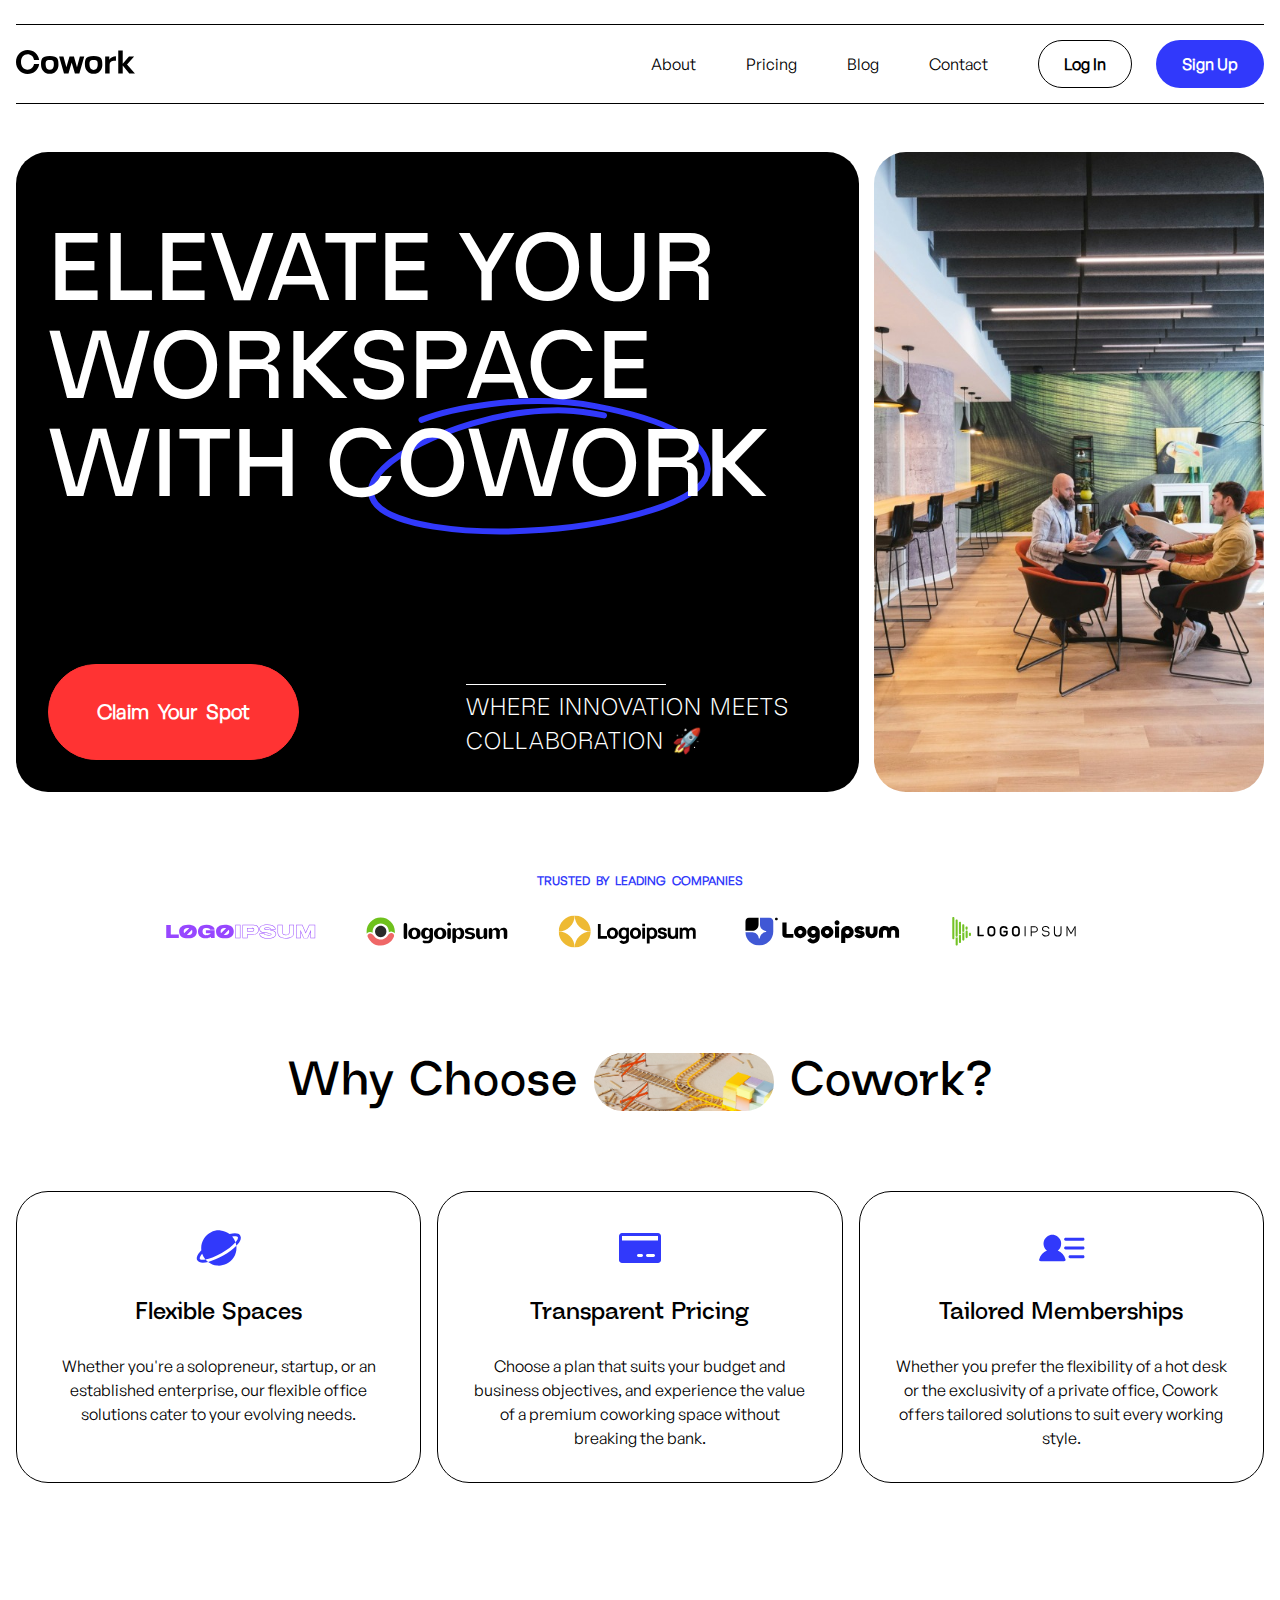
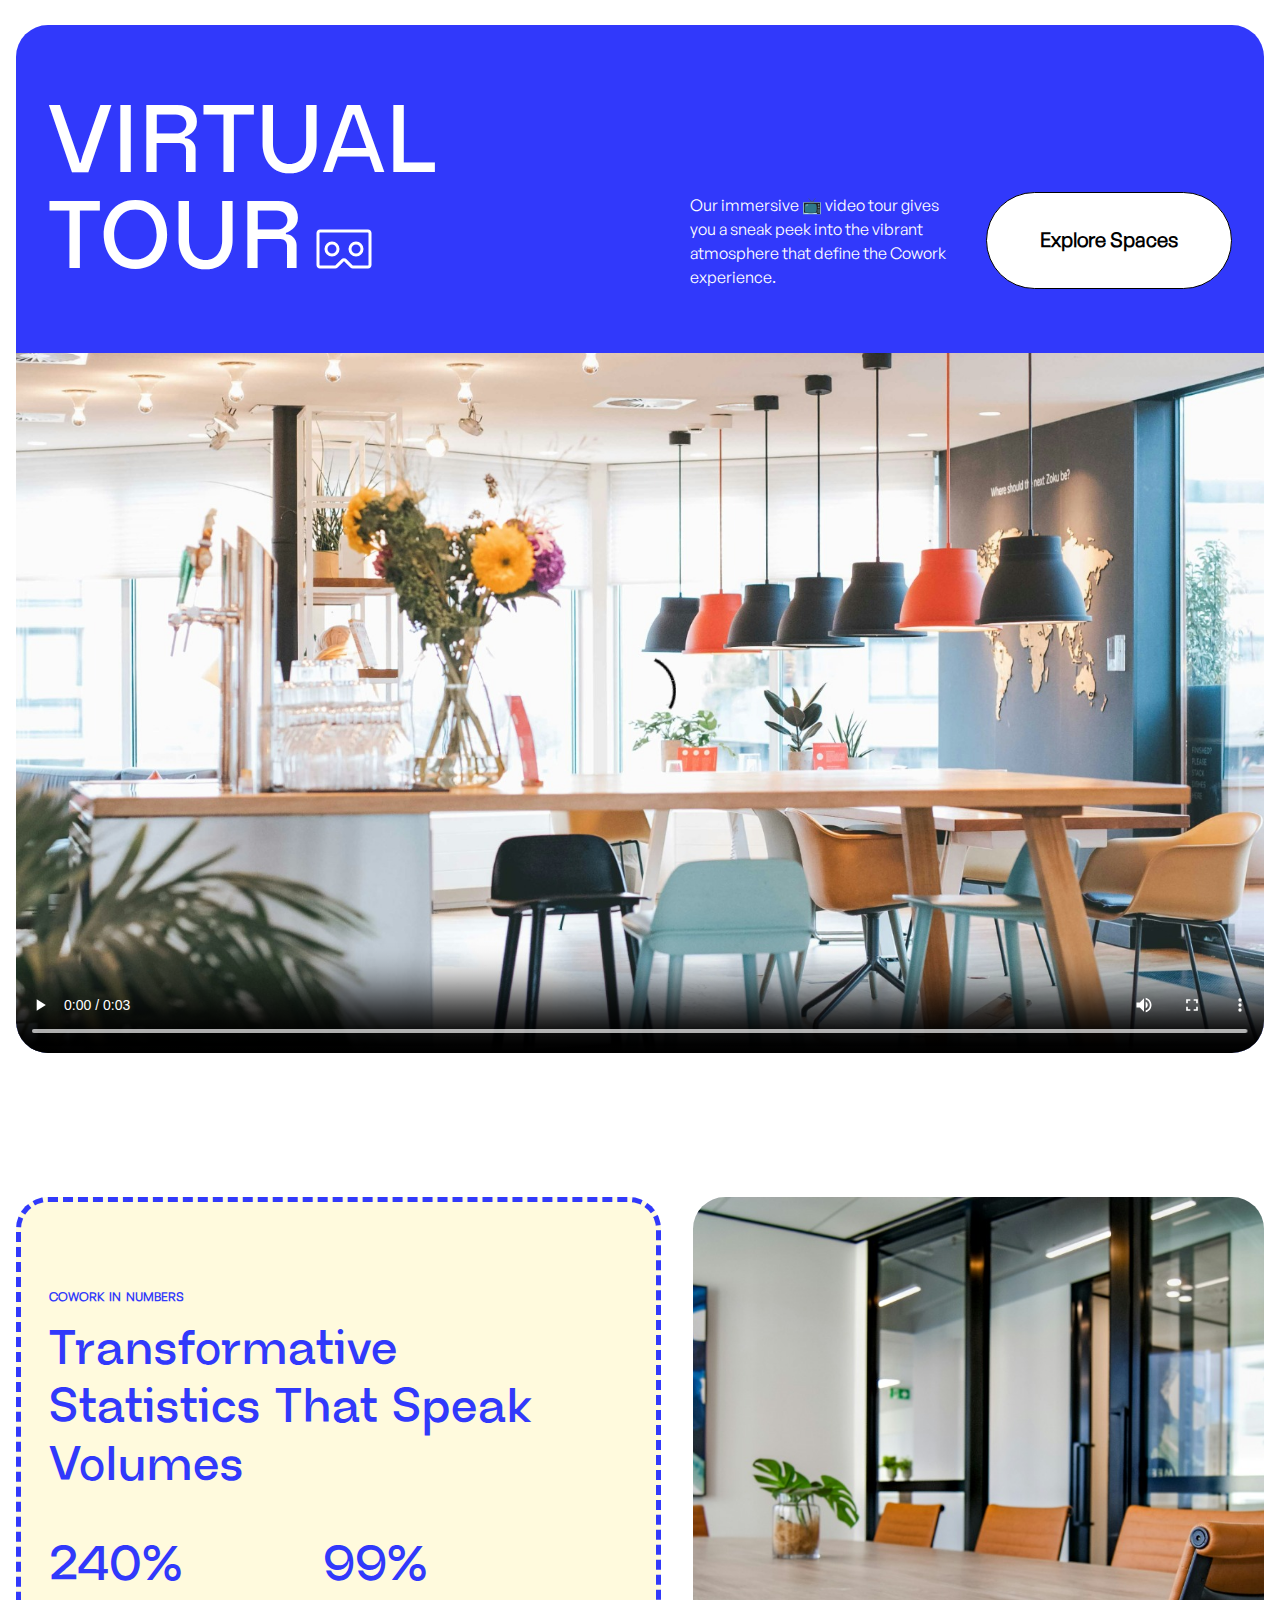
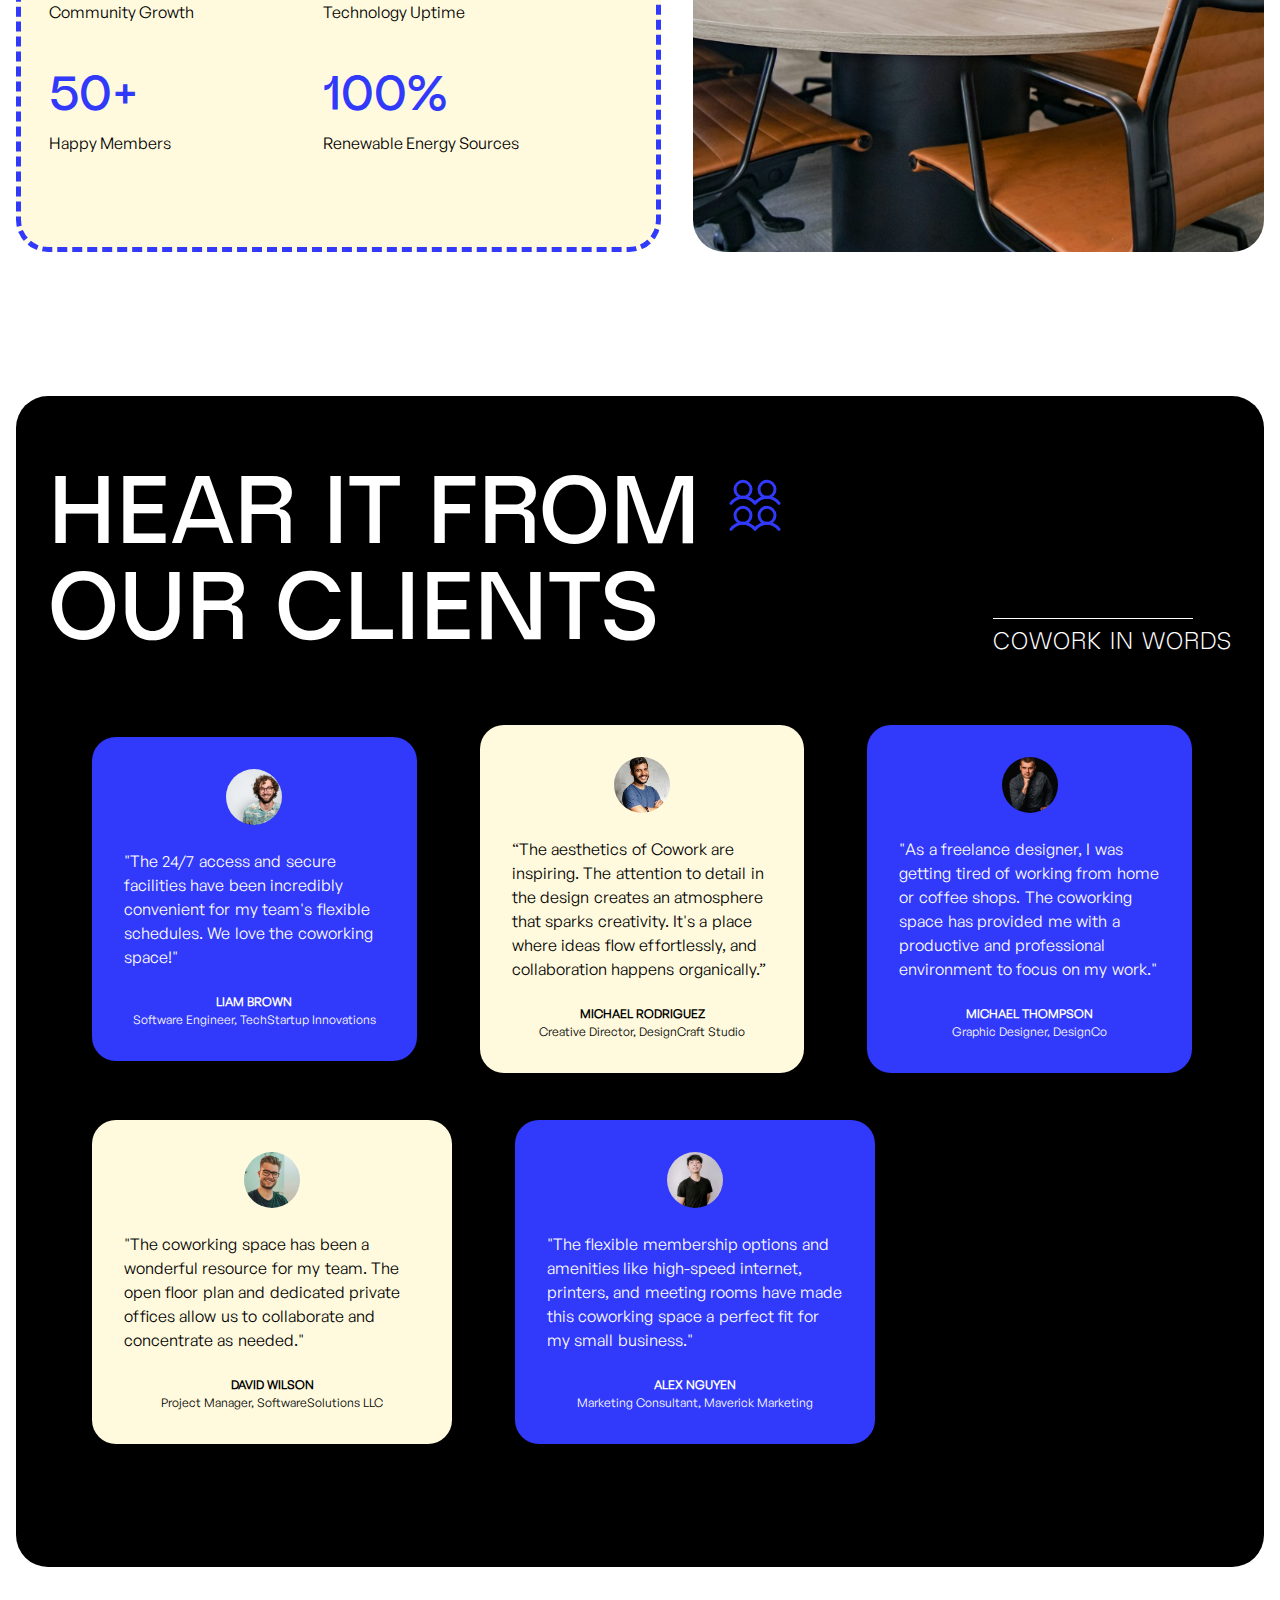
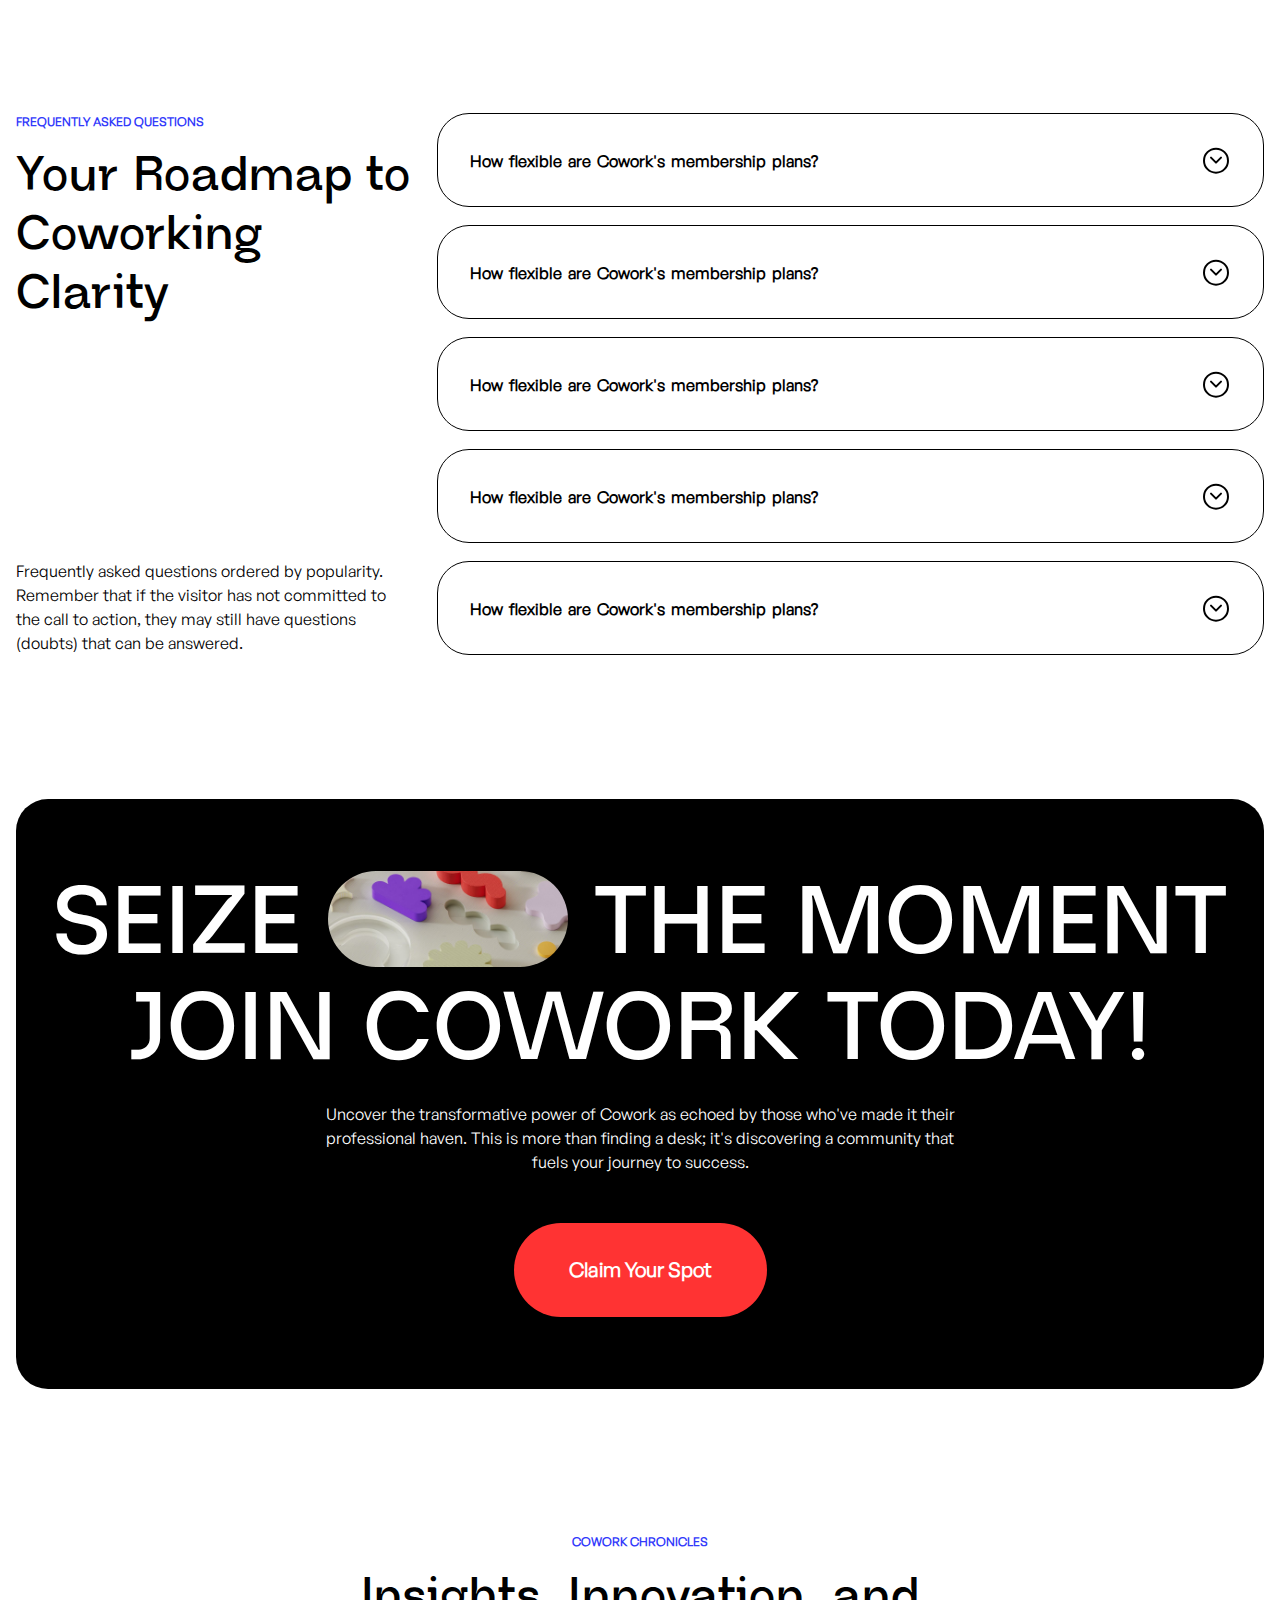
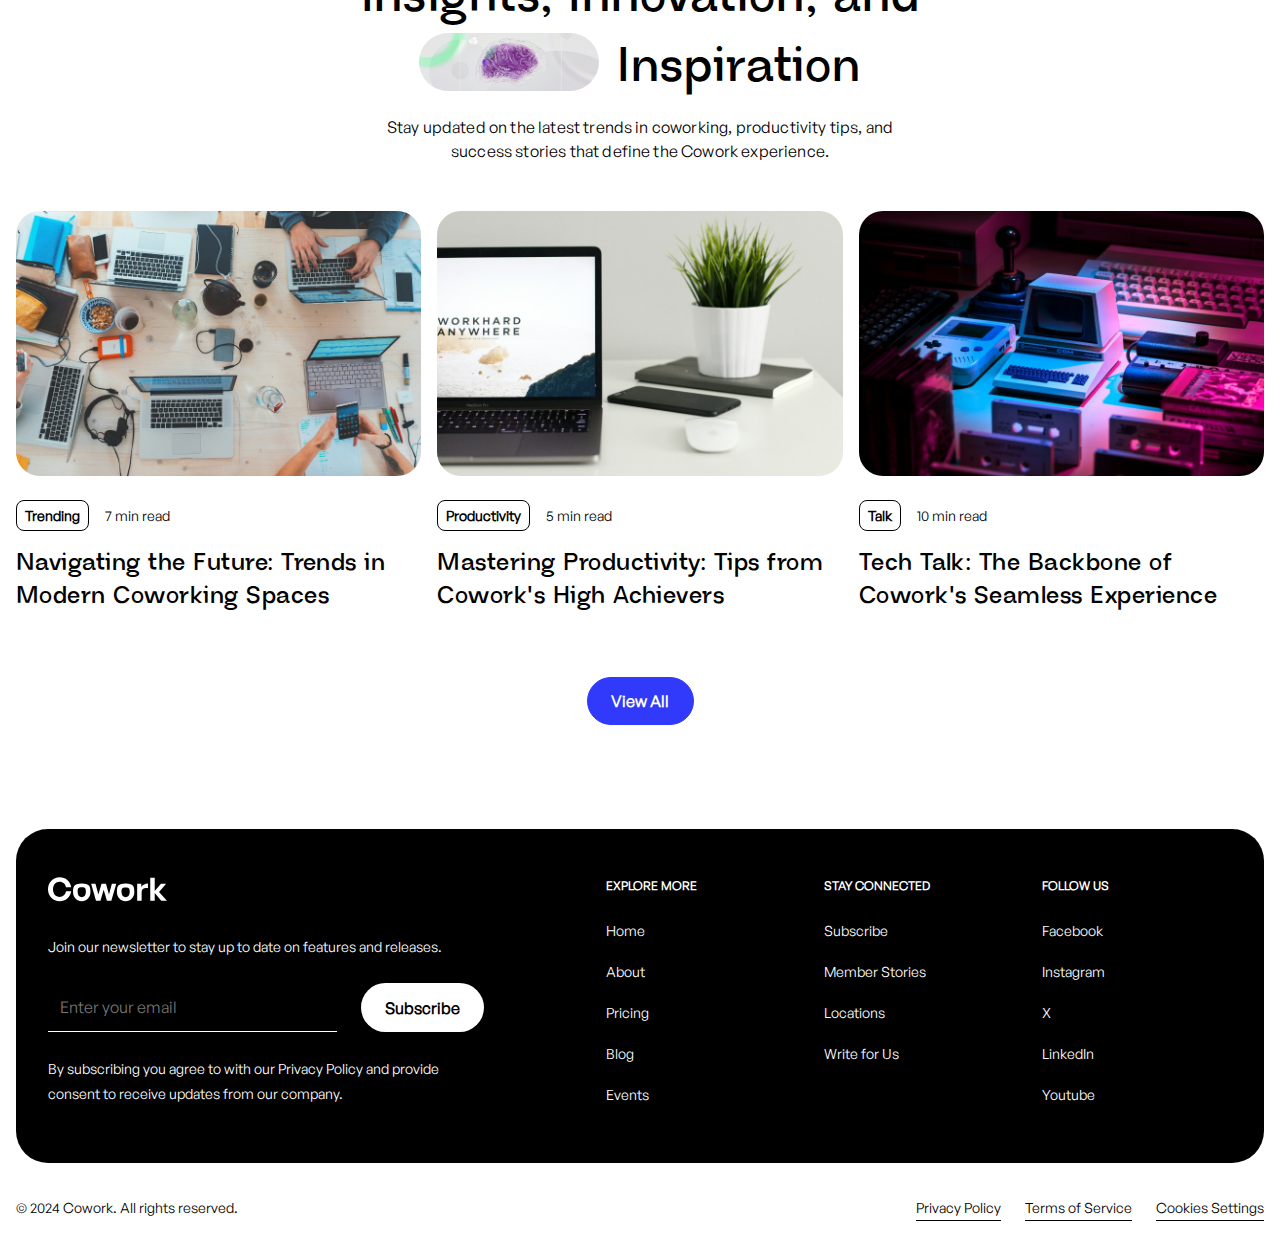
==== index.html @ 44655051 "init commit" ====
<!DOCTYPE html>
<html lang="zxx">
  <head>
    <meta charset="UTF-8" />
    <meta name="viewport" content="width=device-width, initial-scale=1.0" />
    <title>Cowork</title>
    <link rel="stylesheet" type="text/css" href="./css/main.css" />
    <link rel="stylesheet" type="text/css" href="./css/media.css" />
  </head>
  <body>
    <header class="header container">
      <div class="header-body">
        <a href="index.html" class="header-logo">
          <img src="./assets/Logo.svg" alt="Logotype" class="header-logo-img" />
        </a>
        <section class="header-interaction">
          <nav class="header-menu">
            <a href="about.html" class="header-menu-item">About</a>
            <a href="pricing.html" class="header-menu-item">Pricing</a>
            <a href="blog.html" class="header-menu-item">Blog</a>
            <a href="contact.html" class="header-menu-item">Contact</a>
          </nav>
          <div class="header-buttons">
            <button class="btn btn-outline">Log In</button>
            <button class="btn btn-blue">Sign Up</button>
          </div>
        </section>
        <a href="#menu" class="burger-menu"
          ><img
            src="./assets/burger-menu.svg"
            alt="burger menu icon"
            class="burger-menu-icon"
        /></a>
        <div class="menu-overlay" id="menu">
          <div class="menu-overlay-head">
            <img
              src="./assets/Logo-white.svg"
              alt="Logotype"
              class="footer-logo"
            />
            <a href="#" class="close-btn"
              ><img
                src="/assets/close.svg"
                alt="close menu button"
                class="burger-menu-close"
            /></a>
          </div>

          <div class="header-burger-menu-stack">
            <nav class="header-burger-menu">
              <a href="about.html" class="header-burger-menu-item">About</a>
              <a href="pricing.html" class="header-burger-menu-item">Pricing</a>
              <a href="blog.html" class="header-burger-menu-item">Blog</a>
              <a href="contact.html" class="header-burger-menu-item">Contact</a>
            </nav>
            <div class="header-buttons burger-buttons">
              <button class="btn btn-outline burger-outline">Log In</button>
              <button class="btn btn-blue">Sign Up</button>
            </div>
          </div>
        </div>
      </div>
    </header>
    <main>
      <section class="hero container">
        <div class="hero-content">
          <h1 class="hero-content-title">
            Elevate Your Workspace <br />with Cowork
          </h1>

          <div class="hero-content-stack">
            <a href="#" class="btn-red">Claim Your Spot</a>
            <p class="hero-content-text">
              Where innovation meets <br />
              collaboration 🚀
            </p>
          </div>
        </div>
        <div class="hero-image-container">
          <img src="./assets/office.jpg" alt="Office foto" class="hero-image" />
        </div>
      </section>
      <span class="social-proof-heading">trusted by leading companies</span>
      <section class="social-proof container">
        <div class="social-proof-companies">
          <img
            src="./assets/sponsor1.svg"
            alt="sponsor logotype"
            class="social-proof-logo"
          />
          <img
            src="./assets/sponsor2.svg"
            alt="sponsor logotype"
            class="social-proof-logo"
          />
          <img
            src="./assets/sponsor3.svg"
            alt="sponsor logotype"
            class="social-proof-logo"
          />
          <img
            src="./assets/sponsor4.svg"
            alt="sponsor logotype"
            class="social-proof-logo"
          />
          <img
            src="./assets/sponsor5.svg"
            alt="sponsor logotype"
            class="social-proof-logo"
          />
        </div>
      </section>
      <section class="features container wrapper">
        <div class="features-heading">
          <h2 class="features-heading-letter">
            <span class="fearures-heading-span">
              why choose<img
                src="./assets/railway.jpg"
                alt="toy railway"
                class="features-heading-img"
            /></span>
            cowork?
          </h2>
        </div>
        <section class="features-cards">
          <div class="features-cards-item">
            <img
              src="./assets/planet.svg"
              alt="planet icon"
              class="features-cards-img"
            />
            <span class="features-cards-heading">Flexible Spaces</span>
            <p class="features-cards-description">
              Whether you're a solopreneur, startup, or an established
              enterprise, our flexible office solutions cater to your evolving
              needs.
            </p>
          </div>
          <div class="features-cards-item">
            <img
              src="./assets/card.svg"
              alt="planet icon"
              class="features-cards-img"
            />
            <span class="features-cards-heading">Transparent Pricing</span>
            <p class="features-cards-description">
              Choose a plan that suits your budget and business objectives, and
              experience the value of a premium coworking space without breaking
              the bank.
            </p>
          </div>
          <div class="features-cards-item">
            <img
              src="./assets/id.svg"
              alt="planet icon"
              class="features-cards-img"
            />
            <span class="features-cards-heading">Tailored Memberships</span>
            <p class="features-cards-description">
              Whether you prefer the flexibility of a hot desk or the
              exclusivity of a private office, Cowork offers tailored solutions
              to suit every working style.
            </p>
          </div>
        </section>
      </section>
      <section class="virtual-tour container wrapper">
        <section class="virtual-tour-content">
          <div class="virtual-tour-heading">
            <h2 class="virtual-tour-title">
              Virtual <br />Tour
              <img
                src="./assets/virtual-tour-icon.svg"
                alt="vr set icon"
                class="virtual-tour-img"
              />
            </h2>

            <div class="virtual-tour-action">
              <p class="virtual-tour-description">
                Our immersive 📺 video tour gives you a sneak peek into the
                vibrant atmosphere that define the Cowork experience.
              </p>
              <button class="virtual-tour-button">Explore Spaces</button>
            </div>
            <video
              src="./assets/video.mp4"
              controls
              poster="./assets/video.jpg"
              class="virtual-tour-video"
            ></video>
          </div>
        </section>
      </section>
      <section class="statistics container wrapper">
        <section class="statistics-content">
          <div class="statistics-content-title">
            <span class="statisctics-content-subheading"
              >Cowork in Numbers</span
            >
            <h2 class="statistics-content-heading">
              Transformative Statistics That Speak Volumes
            </h2>
          </div>
          <div class="statistics-content-info">
            <div class="statistics-content-info-item">
              <span class="statistics-content-info-item-main">240%</span>
              <span class="statistics-content-info-item-submain"
                >Community Growth</span
              >
            </div>
            <div class="statistics-content-info-item">
              <span class="statistics-content-info-item-main">99%</span>
              <span class="statistics-content-info-item-submain"
                >Technology Uptime</span
              >
            </div>
            <div class="statistics-content-info-item">
              <span class="statistics-content-info-item-main">50+</span>
              <span class="statistics-content-info-item-submain"
                >Happy Members</span
              >
            </div>
            <div class="statistics-content-info-item">
              <span class="statistics-content-info-item-main">100%</span>
              <span class="statistics-content-info-item-submain"
                >Renewable Energy Sources</span
              >
            </div>
          </div>
        </section>
        <div class="statistics-img-container">
          <img
            src="./assets/statistics.jpg"
            alt="foto of meeting room"
            class="statistics-image"
          />
        </div>
      </section>
      <section class="testimonial container wrapper">
        <section class="testimonial-content">
          <div class="testimonial-heading">
            <h2 class="testimonial-title">
              Hear It from Our Clients

              <img
                src="./assets/testimonials-icon.svg"
                alt="community icom"
                class="testimonial-img"
              />
            </h2>
            <p class="testimonial-subheading">Cowork in Words</p>
          </div>

          <section class="testimonial-content-comments">
            <div class="testimonial-card">
              <img
                src="./assets/reviewer1.jpg"
                alt="reviewer foto"
                class="testimonial-card-img"
              />
              <p class="testimonial-card-review">
                "The 24/7 access and secure facilities have been incredibly
                convenient for my team's flexible schedules. We love the
                coworking space!"
              </p>
              <div class="testimonial-card-person">
                <span class="testimonial-card-name">Liam Brown</span>
                <span class="testimonial-card-work"
                  >Software Engineer, TechStartup Innovations</span
                >
              </div>
            </div>
            <div class="testimonial-card">
              <img
                src="./assets/reviewer2.jpg"
                alt="reviewer foto"
                class="testimonial-card-img"
              />
              <p class="testimonial-card-review">
                “The aesthetics of Cowork are inspiring. The attention to detail
                in the design creates an atmosphere that sparks creativity. It's
                a place where ideas flow effortlessly, and collaboration happens
                organically.”
              </p>
              <div class="testimonial-card-person">
                <span class="testimonial-card-name">Michael Rodriguez</span>
                <span class="testimonial-card-work"
                  >Creative Director, DesignCraft Studio</span
                >
              </div>
            </div>
            <div class="testimonial-card">
              <img
                src="./assets/reviewer3.jpg"
                alt="reviewer foto"
                class="testimonial-card-img"
              />
              <p class="testimonial-card-review">
                "As a freelance designer, I was getting tired of working from
                home or coffee shops. The coworking space has provided me with a
                productive and professional environment to focus on my work."
              </p>
              <div class="testimonial-card-person">
                <span class="testimonial-card-name">Michael Thompson</span>
                <span class="testimonial-card-work"
                  >Graphic Designer, DesignCo</span
                >
              </div>
            </div>
            <div class="testimonial-card">
              <img
                src="./assets/reviewer4.jpg"
                alt="reviewer photo"
                class="testimonial-card-img"
              />
              <p class="testimonial-card-review">
                "The coworking space has been a wonderful resource for my team.
                The open floor plan and dedicated private offices allow us to
                collaborate and concentrate as needed."
              </p>
              <div class="testimonial-card-person">
                <span class="testimonial-card-name">David Wilson</span>
                <span class="testimonial-card-work"
                  >Project Manager, SoftwareSolutions LLC</span
                >
              </div>
            </div>
            <div class="testimonial-card">
              <img
                src="./assets/reviewer5.jpg"
                alt="reviewer foto"
                class="testimonial-card-img"
              />
              <p class="testimonial-card-review">
                "The flexible membership options and amenities like high-speed
                internet, printers, and meeting rooms have made this coworking
                space a perfect fit for my small business."
              </p>
              <div class="testimonial-card-person">
                <span class="testimonial-card-name">Alex Nguyen</span>
                <span class="testimonial-card-work"
                  >Marketing Consultant, Maverick Marketing</span
                >
              </div>
            </div>
          </section>
        </section>
      </section>
      <section class="faq container wrapper">
        <div class="faq-heading">
          <div class="faq-heading-stack">
            <span class="faq-subheading">Frequently Asked Questions</span>
            <h2 class="faq-title">Your Roadmap to Coworking Clarity</h2>
          </div>
          <p class="faq-description">
            Frequently asked questions ordered by popularity. Remember that if
            the visitor has not committed to the call to action, they may still
            have questions (doubts) that can be answered.
          </p>
        </div>
        <section class="faq-details">
          <details class="faq-details-item">
            <summary class="faq-details-summary">
              How flexible are Cowork's membership plans?
            </summary>

            <p class="faq-details-paragraph">
              Frequently asked questions ordered by popularity. Remember that if
              the visitor has not committed to the call to action, they may
              still have questions (doubts) that can be answered.
            </p>
          </details>
          <details class="faq-details-item">
            <summary class="faq-details-summary">
              How flexible are Cowork's membership plans?
            </summary>
            <p class="faq-details-paragraph">
              Frequently asked questions ordered by popularity. Remember that if
              the visitor has not committed to the call to action, they may
              still have questions (doubts) that can be answered.
            </p>
          </details>
          <details class="faq-details-item">
            <summary class="faq-details-summary">
              How flexible are Cowork's membership plans?
            </summary>
            <p class="faq-details-paragraph">
              Frequently asked questions ordered by popularity. Remember that if
              the visitor has not committed to the call to action, they may
              still have questions (doubts) that can be answered.
            </p>
          </details>
          <details class="faq-details-item">
            <summary class="faq-details-summary">
              How flexible are Cowork's membership plans?
            </summary>
            <p class="faq-details-paragraph">
              Frequently asked questions ordered by popularity. Remember that if
              the visitor has not committed to the call to action, they may
              still have questions (doubts) that can be answered.
            </p>
          </details>
          <details class="faq-details-item">
            <summary class="faq-details-summary">
              How flexible are Cowork's membership plans?
            </summary>
            <p class="faq-details-paragraph">
              Frequently asked questions ordered by popularity. Remember that if
              the visitor has not committed to the call to action, they may
              still have questions (doubts) that can be answered.
            </p>
          </details>
        </section>
      </section>
      <section class="cta container wrapper">
        <section class="cta-content">
          <div class="cta-heading">
            <h2 class="cta-title">
              Seize
              <img
                src="./assets/cta-image.jpg"
                alt="puzzle image"
                class="cta-title-img"
              />
              The Moment Join Cowork Today!
            </h2>
            <p class="cta-subheading">
              Uncover the transformative power of Cowork as echoed by those
              who've made it their professional haven. This is more than finding
              a desk; it's discovering a community that fuels your journey to
              success.
            </p>
          </div>

          <a href="#" class="cta-btn">Claim Your Spot</a>
        </section>
      </section>
      <section class="blog container">
        <section class="blog-heading">
          <p class="blog-upheading">Cowork Chronicles</p>
          <h2 class="blog-title">
            Insights, Innovation, and
            <img
              src="./assets/blog-title-img.jpg"
              alt="abstraction image"
              class="blog-title-img"
            />Inspiration
          </h2>
          <p class="blog-subheading">
            Stay updated on the latest trends in coworking, productivity tips,
            and success stories that define the Cowork experience.
          </p>
        </section>
        <section class="blog-content">
          <div class="blog-card">
            <a href="./post.html" class="blog-card-href">
              <img
                src="./assets/blog-card-image1.jpg"
                alt="workplace"
                class="blog-card-img"
              />
              <div class="blog-card-item">
                <span class="blog-card-item-theme">Trending</span>
                <span class="blog-card-item-timepass">7 min read</span>
              </div>
              <p class="blog-card-title">
                Navigating the Future: Trends in Modern Coworking Spaces
              </p>
            </a>
          </div>
          <div class="blog-card">
            <a href="./post.html" class="blog-card-href">
              <img
                src="./assets/blog-card-image2.jpg"
                alt="workplace"
                class="blog-card-img"
              />
              <div class="blog-card-item">
                <span class="blog-card-item-theme">Productivity</span>
                <span class="blog-card-item-timepass">5 min read</span>
              </div>
              <p class="blog-card-title">
                Mastering Productivity: Tips from Cowork's High Achievers
              </p>
            </a>
          </div>
          <div class="blog-card">
            <a href="./post.html" class="blog-card-href">
              <img
                src="./assets/blog-card-image3.jpg"
                alt="workplace"
                class="blog-card-img"
              />
              <div class="blog-card-item">
                <span class="blog-card-item-theme">Talk</span>
                <span class="blog-card-item-timepass">10 min read</span>
              </div>
              <p class="blog-card-title">
                Tech Talk: The Backbone of Cowork's Seamless Experience
              </p>
            </a>
          </div>
        </section>
        <a href="./blog.html" class="blog-btn btn btn-blue">View All</a>
      </section>
    </main>
    <footer>
      <section class="footer container footer-wrapper">
        <section class="footer-card">
          <div class="footer-newsletter">
            <img
              src="./assets/Logo-white.svg"
              alt="Logotype"
              class="footer-logo"
            />
            <div class="footer-newsletter-stack">
              <span class="footer-adv"
                >Join our newsletter to stay up to date on features and
                releases.</span
              >
              <div class="footer-email-form">
                <input
                  type="email"
                  name="email"
                  id="1"
                  placeholder="Enter your email"
                  class="footer-email"
                />
                <button class="footer-subscribe">Subscribe</button>
              </div>
              <span class="footer-adv"
                >By subscribing you agree to with our Privacy Policy and provide
                consent to receive updates from our company.</span
              >
            </div>
          </div>
          <section class="footer-links">
            <div class="footer-links-categories">
              <span class="footer-links-category">Explore More</span>
              <div class="footer-link">
                <a href="./index.html" class="footer-link-item">Home</a>
                <a href="./about.html" class="footer-link-item">About</a>
                <a href="./pricing.html" class="footer-link-item">Pricing</a>
                <a href="./blog.html" class="footer-link-item">Blog</a>
                <a href="#" class="footer-link-item">Events</a>
              </div>
            </div>
            <div class="footer-links-categories">
              <span class="footer-links-category">Stay Connected</span>
              <div class="footer-link">
                <a href="#" class="footer-link-item">Subscribe</a>
                <a href="#" class="footer-link-item">Member Stories</a>
                <a href="#" class="footer-link-item">Locations</a>
                <a href="#" class="footer-link-item">Write for Us</a>
              </div>
            </div>
            <div class="footer-links-categories">
              <span class="footer-links-category">Follow Us</span>
              <div class="footer-link">
                <a href="#" class="footer-link-item">Facebook</a>
                <a href="#" class="footer-link-item">Instagram</a>
                <a href="#" class="footer-link-item">X</a>
                <a href="#" class="footer-link-item">LinkedIn</a>
                <a href="#" class="footer-link-item">Youtube</a>
              </div>
            </div>
          </section>
        </section>
        <div class="footer-copyright">
          <span class="author">© 2024 Cowork. All rights reserved.</span>
          <div class="copyright-links">
            <a href="#" class="copyright-link-item">Privacy Policy</a>
            <a href="#" class="copyright-link-item">Terms of Service</a>
            <a href="#" class="copyright-link-item">Cookies Settings</a>
          </div>
        </div>
      </section>
    </footer>
  </body>
</html>
---- css/main.css ----
/* Global properties */
* {
  box-sizing: border-box;
  padding: 0;
  margin: 0;
}
:root {
  --accent-color: #3139fb;
}

@font-face {
  font-family: "General Sans Regular";
  font-style: normal;
  font-weight: normal;
  src: local("General Sans Regular"),
    url("../fonts/GeneralSans-Regular.woff") format("woff");
}

@font-face {
  font-family: "Neue Regrade Regular";
  font-style: normal;
  font-weight: normal;
  src: local("Neue Regrade Regular"),
    url("../fonts/Neue-Regrade-Regular.otf") format("woff");
}
@font-face {
  font-family: "Neue Regrade Semibold";
  font-style: normal;
  font-weight: normal;
  src: local("Neue Regrade Semibold"),
    url("../fonts/Neue-Regrade-Semibold.otf") format("woff");
}

.container {
  padding: 0 16px;
  margin: auto;
  max-width: 1440px;
}
.wrapper {
  margin-bottom: 144px;
}
.footer-wrapper {
  padding-top: 32px;
  padding-bottom: 32px;
}

.btn {
  height: 48px;
  padding: 0px 25px;
  border-radius: 100px;
  border: 1px solid;
  border-color: transparent;
  background-color: transparent;
  font-family: "General Sans Regular";
  font-size: 16px;
  font-weight: 600;
  display: flex;
  align-items: center;
  justify-content: center;
  cursor: pointer;
}
/* end Global properties */

/* header */
.header {
  margin-top: 24px;
  font-family: "General Sans Regular";
  font-size: 16px;
}

.header-body {
  border-top: 1px solid #000000;
  border-bottom: 1px solid #000000;
  align-items: center;
  display: flex;
  flex-direction: row;
  justify-content: space-between;
  height: 80px;
}
.header-interaction {
  display: flex;
  gap: 50px;
  align-items: center;
}
.header-menu {
  display: flex;
  gap: 50px;
}

.header-menu-item {
  text-decoration: none;
  color: #000000;
}
.header-menu-item:hover {
  border-bottom: 1px solid #000000;
}

.header-buttons {
  display: flex;
  gap: 24px;
  align-items: center;
}
.burger-menu {
  display: none;
}
.menu-overlay {
  display: none;
}
/* end header */

/* button */

.btn-outline {
  border: 1px solid #000000;
}
.btn-outline:hover {
  background-color: var(--accent-color);
  color: #fff;
  border-color: var(--accent-color);
}

.btn-blue {
  background-color: var(--accent-color);
  color: #fff;
  text-decoration: none;
  
}
.btn-blue:hover {
  background-color: transparent;
  color: var(--accent-color);
  border: 1px solid var(--accent-color);
  transition: .3s;
  
}
/* end button */



.hero {
  display: flex;
  align-items: center;
  flex-direction: row;
  justify-content: space-between;
  padding: 0 16px 0 16px;
  
  margin-top: 48px;
  margin-bottom: 80px;
  gap: 15px;
}
.hero-content {
  height: 640px;
  background-color: #000000;
  border-radius: 32px;
  background-image: url(../assets/Vector_1.svg);
  background-repeat: no-repeat;
  background-position: top 246px left 352px;
  display: flex;
  flex-direction: column;
  justify-content: space-between;
  padding: 72px 32px 32px;
  flex: 2;
  max-width: 933px;
}

.hero-content-title {
  color: #fff;
  font-family: "Neue Regrade Semibold";
  text-transform: uppercase;
  font-size: 96px;
  font-weight: 700;
  word-spacing: -2px;
  line-height: 98px;
  letter-spacing: 1px;
}

.hero-image-container {
  height: 640px;
  flex: 1;
}
.hero-image {
  width: 100%;
  height: 100%;
  object-fit: cover;
  border-radius: 32px;
}
.btn-red {
  display: flex;
 
  text-decoration: none;
  font-family: "General Sans Regular";
  color: #fff;
  background-color: #ff3333;
  word-spacing: 5px;
  border: 1px solid #ff3333;
  padding: 32px 48px; 
  align-items: center;
  font-size: 20px;
  line-height: 30px;
  font-weight: 700;
  border-radius: 100px;
  width: fit-content;
  
}
.btn-red:hover {
  background-color: #fff;
  color: #ff3333;
  transition: .3s;
}
.hero-content-stack {
  display: flex;
  justify-content: space-between;
  align-items: end;
}
.hero-content-text {
  color: #fff;
  font-family: "Neue Regrade Regular";
  font-size: 24px;
  line-height: 34px;
  text-transform: uppercase;
  position: relative;
  margin-right: 38px;
  letter-spacing: 1px;
}
.hero-content-text::before {
  width: 200px;
  height: 1px;
  background-color: #fff;
  content: "";
  position: absolute;
  top: -8px;
}

.social-proof {
  margin-bottom: 80px;
  
  max-width: 980px;
  white-space: nowrap;
}

.social-proof-heading {
  font-family: "General Sans Regular";
  font-size: 12px;
  line-height: 18px;
  font-weight: 600;
  word-spacing: 3px;
  text-transform: uppercase;
  display: flex;
  justify-content: center;
  color: var(--accent-color);
}

.social-proof-companies {
  display: flex;
  align-items: center;
  padding: 24px 0px;
}
.social-proof-logo {
  display: inline-block;
  width: fit-content;
  margin-right: 48px;
}

.features {
  margin-bottom: 142px;
}

.features-heading {
  display: flex;
  justify-content: center;
}
.features-heading-letter {
  font-family: "Neue Regrade Semibold";
  text-transform: capitalize;
  font-weight: 700;
  font-size: 48px;
  line-height: 57.6px;
  display: flex;
  align-items: center;
  letter-spacing: 1px;
}
.features-heading-img {
  width: 180px;
  height: 58px;
  border-radius: 48px;
  object-fit: cover;
  margin: 0 16px;
}
.fearures-heading-span {
  white-space: nowrap;
  display: flex;
  align-items: center;
}
.features-cards {
  display: flex;
  flex-direction: row;
  gap: 16px;
  padding-top: 80px;
}
.features-cards-item {
  display: flex;
  flex-direction: column;
  align-items: center;
  gap: 24px;
  border: 1px solid #000000;
  border-radius: 32px;
  padding: 32px;
  flex: 1;
}
.features-cards-img {
  width: 48px;
  height: 48px;
}
.features-cards-heading {
  font-family: "Neue Regrade Semibold";
  font-size: 24px;
  line-height: 33.6px;
  font-weight: 700;
}
.features-cards-description {
  text-align: center;
  font-family: "General Sans Regular";
  font-size: 16px;
  line-height: 24px;
  font-weight: 500;
}

.virtual-tour-content {
  max-width: 1440px;
  background-color: var(--accent-color);
  border-radius: 32px;
  overflow: hidden;
}
.virtual-tour-heading {
  
  display: flex;
  justify-content: space-between;
  flex-wrap: wrap;
}
.virtual-tour-title {
  font-family: "Neue Regrade Semibold";
  font-weight: 700;
  font-size: 96px;
  line-height: 96px;
  color: #fff;
  text-transform: uppercase;
  letter-spacing: 1px;
  padding: 72px 32px 64px;
}
.virtual-tour-action {
  display: flex;
  flex-direction: row;
  align-items: end;
  gap: 24px;
  padding: 72px 32px 64px;
}
.virtual-tour-description {
  color: #fff;
  font-family: "General Sans Regular";
  font-size: 16px;
  font-weight: 500;
  line-height: 24px;
  max-width: 272px;
}
.virtual-tour-button {
  display: flex;
  flex-direction: row;
  height: 97px;
  align-items: center;
  padding: 0 53px;
  background-color: #fff;
  font-family: "General Sans Regular";
  font-size: 20px;
  line-height: 30px;
  font-weight: 700;
  border: 1px solid #000000;
  color: #000000;
  border-radius: 100px;
  cursor: pointer;
  white-space: nowrap;
  
}

.virtual-tour-img {
  position: relative;
  left: -19px;
  top: 13px;
}

.virtual-tour-video {
  width: 100%;
  height: 700px;
  object-fit: cover;
  display: block;
  
}

.statistics {
  display: flex;
  gap: 32px;
  
}

.statistics-content {
  display: flex;
  flex-direction: column;
  gap: 42px;
  border: 5px dashed var(--accent-color);
  background-color: #fffadd;
  border-radius: 32px;
  padding: 86px 120px 92px 28px;
  max-width: 736px;
  width: 100%;
}

.statistics-content-title {
  display: flex;
  flex-direction: column;
  gap: 16px;
 
}
.statisctics-content-subheading {
  font-family: "General Sans Regular";
  font-size: 12px;
  line-height: 18px;
  font-weight: 600;
  text-transform: uppercase;
  word-spacing: 2px;
  color: var(--accent-color);
}
.statistics-content-heading {
  font-family: "Neue Regrade Semibold";
  font-size: 48px;
  font-weight: 700;
  line-height: 58px;
  letter-spacing: 1px;
  text-transform: capitalize;
  color: var(--accent-color);
  /* white-space: nowrap; */
  
}
.statistics-content-info {
  display: grid;
  grid-template-columns: repeat(2, 1fr);
  grid-template-rows: repeat(2, 1fr);
  
  row-gap: 44px;
  column-gap: 62px;
}
.statistics-content-info-item {
  display: flex;
  flex-direction: column;
  align-items: start;
  gap: 5px;
}

.statistics-content-info-item-main {
  font-family: "Neue Regrade Semibold";
  font-size: 48px;
  font-weight: 700;
  line-height: 57.6px;
  color: var(--accent-color);
}
.statistics-content-info-item-submain {
  font-family: "General Sans Regular";
  font-size: 16px;
  font-weight: 500;
  line-height: 24px;
  text-transform: capitalize;
  color: #000000;
}

.statistics-img-container {
  border-radius: 32px;
  overflow: hidden;
}
.statistics-image {
  object-fit: cover;
  width: 100%;
  height: 100%;
}
.testimonial {
  margin-bottom: 146px;
}
.testimonial-content {
  display: flex;
  flex-direction: column;
  gap: 31px;
  background-color: #000000;
  padding: 72px 32px;
  border-radius: 32px;

}
.testimonial-heading {
  display: flex;
  justify-content: space-between;
  align-items: end;
}
.testimonial-title {
  max-width: 683px;
  height: 192px;
  font-family: "Neue Regrade Semibold";
  font-size: 96px;
  font-weight: 700;
  line-height: 96px;
  color: #fff;
  text-transform: uppercase;
}
.testimonial-img {
  position: relative;
  top: -197px;
  left: 675px;
}
.testimonial-subheading {
  color: #fff;
  font-family: "Neue Regrade Regular";
  font-size: 24px;
  line-height: 34px;
  text-transform: uppercase;
  letter-spacing: 1px;
  position: relative;
}

.testimonial-subheading::before {
  width: 200px;
  height: 1px;
  background-color: #fff;
  content: "";
  position: absolute;
  top: -8px;
}

.testimonial-content-comments {
  display: flex;
  align-items: center;
  width: 100%;
  flex-direction: row;
  flex-wrap: wrap;
  row-gap: 47px;
  column-gap: 63px;
  padding: 34px 40px 51px 44px;
}
.testimonial-card {
  display: flex;
  flex-direction: column;
  justify-content: center;
  align-items: center;
  max-width: 360px;
  min-width: 25%;
  flex: 1;
  padding: 32px;
  gap: 24px;
  border-radius: 24px;
  background-color: var(--accent-color);
}

.testimonial-card-img {
  width: 56px;
  height: 56px;
  border-radius: 50%;
  object-fit: cover;
}
.testimonial-card-review {
  font-family: "General Sans Regular";
  font-size: 16px;
  font-weight: 500;
  line-height: 24px;
  word-spacing: 0.09em;
  color: #fff;
}

.testimonial-card-person {
  display: flex;
  flex-direction: column;
  color: #fff;
  justify-content: center;
  align-items: center;
}
.testimonial-card-name {
  font-family: "General Sans Regular";
  font-size: 12px;
  font-weight: 600;
  line-height: 18px;
  text-transform: uppercase;
}
.testimonial-card-work {
  font-family: "General Sans Regular";
  font-size: 12px;
  font-weight: 400;
  line-height: 18px;
}
.testimonial-card:nth-child(2n) {
  background-color: #fffadd;
}
.testimonial-card:nth-child(2n) .testimonial-card-review {
  color: #000000;
}
.testimonial-card:nth-child(2n) .testimonial-card-person {
  color: #000000;
}
.faq {
    display: flex;
    gap: 7px;
   
}

.faq-heading {
    display: flex;
    flex-direction: column;
    justify-content: space-between;
    flex: 1;
}
.faq-heading-stack {
  display: flex;
  flex-direction: column;
  gap: 16px;
}
.faq-subheading {
  font-family: "General Sans Regular";
  font-size: 12px;
  font-weight: 600;
  line-height: 18px;
  text-transform: uppercase;
  color: var(--accent-color);
  
}

.faq-title {
    font-family: 'Neue Regrade Semibold';
    font-size: 48px;
    font-weight: 700;
    line-height: 59px;
    letter-spacing: 0.02em;
    color: #000000;
}
.faq-description {
    font-family: 'General Sans Regular';
    font-size: 16px;
    font-weight: 500;
    line-height: 24px;
    max-width: 391px;
    word-spacing: 1px;
}
.faq-details {
    display: flex;
    flex-direction: column;
    gap: 18px;
    flex: 2;
}
.faq-details-item {
    display: flex;
    flex-direction: column;
   
    border: 1px solid #000000;
    border-radius: 32px;
    padding: 35px 35px 33px 32px;
    cursor: pointer;
    
}
.faq-details-item[open] {
    gap: 16px;
    

}
.faq-details-summary {
    font-family: 'General Sans Regular';
    font-size: 16px;
    font-weight: 600;
    line-height: 24px;
    word-spacing: 3px;
    color: #000000;
    list-style: none;
    position: relative;
}
.faq-details-summary::after {
    width: 32px;
    height: 32px;
    content: "";
    background-image: url(../assets/details_arrow.svg);
    position: absolute;
    right: -4px;
    top: -4px;
    rotate: 180deg;
    transition: .3s;
}
.faq-details-item[open] .faq-details-summary::after{
    rotate: 0deg;
    transition: .3s;
    

}
.faq-details-paragraph {
    font-family: 'General Sans Regular';
    font-size: 16px;
    font-weight: 500;
    line-height: 24px;
    width: 44%;
    letter-spacing: 0.01em;
}
.faq-details-item[open] .faq-details-paragraph{
    animation: slide .3s ;
    
}
@keyframes slide {
    0% {
        opacity: 0; transform: translate(0, -30px);
    }
    100% {
        opacity: 1; transform: translate(0, 0);
    }
}
.cta {
  
}
.cta-about {
  margin-bottom: 72px;
}
.cta-blog {
  margin-bottom: 48px;
}
.cta-post {
  margin-bottom: 44px;
}
.cta-content {
    display: flex;
    flex-direction: column;
    gap: 49px;
    background-color: #000000;
    border-radius: 32px;
    padding: 72px 32px;
    align-items: center;
}
.cta-heading {
    display: flex;
    flex-direction: column;
    align-items: center;
    gap: 17px;
}
.cta-title {
    font-family: 'Neue Regrade Semibold';
    font-size: 96px;
    font-weight: 700;
    line-height: 106px;
    color: #fff;
    text-transform: uppercase;
    text-align: center;
}
.cta-title-img {
  max-width: 240px;
  max-height: 96px;
  border-radius: 48px;
  vertical-align: text-top;
  object-fit: cover;
  width: 100%;
     
}
.cta-subheading {
    font-family: 'General Sans Regular';
    font-size: 16px;
    font-weight: 500;
    line-height: 24px;
    color: #fff;
    text-align: center;
    max-width: 639px;
    word-spacing: 1px;
}
.cta-btn {
    display: flex;
    align-items: center;
    text-decoration: none;
    font-family: 'General Sans Regular';
    font-size: 20px;
    font-weight: 700;
    line-height: 30px;
    color: #fff;
    background-color: #FF3333;
    padding: 0 55px;
    height: 94px;
    border-radius: 100px;

}
.cta-btn:hover {
    cursor: pointer;
    color: #FF3333;
    background-color: #fff;
    transition: .3s;
}

.blog {
  display: flex;
  flex-direction: column;
  align-items: center;
  margin-bottom: 72px;
}
.blog-heading {
    display: flex;
    flex-direction: column;
    justify-content: center;
    align-items: center;
}
.blog-upheading {
    font-family: 'General Sans Regular';
    font-size: 12px;
    font-weight: 600;
    line-height: 18px;
    margin-bottom: 12px;
    color: var(--accent-color);
    text-transform: uppercase;
   
}
.blog-title {
   
    font-family: 'Neue Regrade Semibold';
    font-size: 48px;
    font-weight: 700;
    line-height: 70px;
    color: #000000;
    text-align: center;
    max-width: 700px;
    margin-bottom: 12px;
    letter-spacing: 0.02em;
}
.blog-title-img {
    width: 180px;
    height: 58px;
    border-radius: 48px;
    vertical-align: sub;
    object-fit: cover;
    margin-right: 18px;
}
.blog-subheading {
    font-family: 'General Sans Regular';
    font-size: 16px;
    font-weight: 500;
    line-height: 24px;
    color: #000000;
    letter-spacing: 0.01em;
    max-width: 520px;
    text-align: center;
}
.blog-content {
 
  padding: 48px 0 64px 0;
  
  display: grid;
  grid-template-columns: repeat(3, 1fr);
  grid-template-rows: 1fr;
  grid-column-gap: 16px;
  
}
.blog-card-href {
  text-decoration: none;
}
.blog-card {
  display: flex;
  flex-direction: column;
}
.blog-card-img {
  border-radius: 24px;
  width: 100%;
  aspect-ratio: 458 / 300;
}
.blog-card-img > img {
  width: 100%;
  height: 100%;
  object-fit: cover;
}
.blog-card-item {
  display: flex;
  align-items: center;
  gap: 16px;
  margin: 20px 0 16px 0;

}
.blog-card-item-theme {
  font-family: 'General Sans Regular';
  font-size: 14px;
  font-weight: 600;
  line-height: 21px;
  color: #000000;
  border: 1px solid #000000;
  border-radius: 8px;
  padding: 4px 8px;
  width: fit-content;
}
.blog-card-item-timepass {
  font-family: 'General Sans Regular';
  font-size: 14px;
  font-weight: 400;
  line-height: 25px;
  color: #000000;
}
.blog-card-title {
  font-family: 'Neue Regrade Semibold';
  font-size: 24px;
  font-weight: 700;
  line-height: 33px;
  letter-spacing: 0.02em;
  color: #000000;
}
.blog-btn {
  max-width: 107px;
  text-decoration: none;
  position: relative;
  white-space: nowrap;
  border: 1px solid var(--accent-color);
}
.blog-btn:hover {
  color: var(--accent-color);
  background-color: #fff;
  
  transition: .3s;
  
}

/* footer */
.footer-card {
  display: flex;
  gap: 8%;
  justify-content: space-between;
  padding: 48px 32px;
  border-radius: 32px;
  background-color: #000000;
}
.footer-newsletter {
  display: flex;
  flex-direction: column;
  gap: 32px;
  flex: 2;
}
.footer-newsletter-stack {
  display: flex;
  flex-direction: column;
  gap: 24px;
  
}
.footer-logo {
  width: 119px;
}
.footer-adv {
  font-family: 'General Sans Regular';
  font-size: 14px;
  font-weight: 400;
  line-height: 25px;
  color: #fff;

}
.footer-email-form {
  display: flex;
  flex-direction: row;
  gap: 24px;
}
.footer-email {
  background-color: #000000;
  border: none;
  border-bottom: 1px solid #fff;
  width: 100%;
  font-family: 'General Sans Regular';
  font-size: 16px;
  font-weight: 500;
  line-height: 24px;
  color: #fff;
  padding: 12px 0 12px 12px;
}
.footer-subscribe {
  font-family: 'General Sans Regular';
  font-size: 16px;
  font-weight: 600;
  line-height: 24px;
  color: #000000;
  background-color: #fff;
  border: none;
  border-radius: 100px;
  padding: 12px 24px;
  cursor: pointer;
  
}
.footer-links {
  display: flex;
  flex-direction: row;
  /* gap: 40px; */
  flex: 3;
  
}
.footer-links-categories {
  display: flex;
  flex-direction: column;
  flex: 1;
  padding-left: 28px;
  gap: 15px;
}
.footer-links-category {
  font-family: 'General Sans Regular';
  font-size: 12px;
  font-weight: 600;
  line-height: 18px;
  color: #fff;
  text-transform: uppercase;
}
.footer-link {
  display: flex;
  flex-direction: column;
}
.footer-link-item {
  font-family: 'General Sans Regular';
  font-size: 14px;
  font-weight: 400;
  line-height: 25px;
  color: #fff;
  text-decoration: none;
  padding: 8px 0;
}
.footer-link-item:hover {
 
  text-decoration: underline;
}
.footer-copyright {
  margin-top: 32px;
  display: flex;
  justify-content: space-between;
}
.author {
  font-family: 'General Sans Regular';
  font-size: 14px;
  font-weight: 400;
  line-height: 25px;
  color: #000000;
}
.copyright-links {
  display: flex;
  gap: 24px;
}
.copyright-link-item {
  font-family: 'General Sans Regular';
  font-size: 14px;
  font-weight: 400;
  line-height: 25px;
  color: #000000;
  text-decoration: none;
  border-bottom: 1px solid #000000;
}
/* footer end */

.pricing {
  margin-top: 48px;
  margin-bottom: 97px;
}

.pricing-virual-tour {
  background-color: #000000;
  border-radius: 32px;
  padding: 72px 32px 47px 32px;

}
.pricing-title-info {
  display: flex;
  align-items: end;
  justify-content: space-between;
  padding-bottom: 32px;
  margin-bottom: 32px;
}
.pricing-title {
  font-family: 'Neue Regrade Semibold';
  font-size: 96px;
  font-weight: 700;
  line-height: 96px;
  color: #fff;
  text-transform: uppercase;
  letter-spacing: 0.01em;
  position: relative;
}
.pricing-title-img {
  position: absolute;
  top: 112px;
  left: 409px;
}
.pricing-subtitle {
  font-family: 'General Sans Regular';
  font-size: 16px;
  font-weight: 500;
  line-height: 24px;
  color: #fff;
  max-width: 320px;
  letter-spacing: 0.01em;
}
.pricing-subscribe-container {
  display: flex;
  gap: 16px;
  align-items: end;
  padding-bottom: 32px;
  flex-wrap: wrap;

}
.pricing-testimonial-card {
  display: flex;
  flex-direction: column;
  background-color: #fffadd;
  min-width: 380px;
  padding: 32px;
  border-radius: 24px;
  gap: 31px;
  flex: 1;
}
.pricing-testimonial-card:nth-child(2n) {
  background-color: #fff;
  height: 696px;
}

.pricing-testimonial-card-title {
  display: flex;
  flex-direction: column;
  gap: 8px;
}
.pricing-testimonial-card-name {
  font-family: 'Neue Regrade Semibold';
  font-size: 24px;
  font-weight: 700;
  line-height: 34px;
  color: #000000;
}
.pricing-testimonial-card-description {
  font-family: 'General Sans Regular';
  font-size: 16px;
  font-weight: 500;
  line-height: 24px;
  color: #000000;
  letter-spacing: 0.01em;
}
.pricing-testimonial-card-condition {
  display: flex;
  flex-direction: column;
}

.pricing-testimonial-card-price {
  font-family: 'Neue Regrade Semibold';
  font-size: 96px;
  font-weight: 700;
  line-height: 96px;
  color: #000000;
  
}
.pricing-testimonial-card-month {
  font-family: 'Neue Regrade Semibold';
  font-size: 48px;
  font-weight: 700;
  line-height: 58px;
  color: #000000;
}
.pricing-testimonial-card-pause {
  font-family: 'General Sans Regular';
  font-size: 14px;
  font-weight: 400;
  line-height: 25px;
  color: #000000;
}
.pricing-testimonial-card-advantages {
  display: flex;
  flex-direction: column;
  gap: 12px;
}
.pricing-testimonial-card-advantage {
  font-family: 'General Sans Regular';
  font-size: 16px;
  font-weight: 500;
  line-height: 24px;
  color: #000000;
}
.pricing-testimonial-card-bonus {
  display: flex;
  flex-direction: column;
  gap: 12px;
}
.pricing-testimonial-card-bonus-title {
  font-family: 'General Sans Regular';
  font-size: 12px;
  font-weight: 600;
  line-height: 18px;
  color: #000000;
  text-transform: uppercase;
}
.pricing-testimonial-card-bonus-stack {
  display: flex;
  gap: 12px;
}
.pricing-testimonial-card-bonus-item {
  font-family: 'General Sans Regular';
  font-size: 14px;
  font-weight: 400;
  line-height: 25px;
  color: #000000;
  padding: 0 12px;
  border: 1px solid #000000;
  border-radius: 100px;
}
.pricing-testimonial-card-popular-name {
  display: flex;
 
  align-items: center;
  gap: 12px;
}
.pricing-testimonial-card-popular {
  font-family: 'General Sans Regular';
  font-size: 12px;
  font-weight: 600;
  line-height: 18px;
  color: #fff;
  text-transform: uppercase;
  background-color: #ff3333;
  border-radius: 100px;
  padding: 0 12px;
}
.pricing-testimonial-card-pricestart {
  font-family: 'General Sans Regular';
  font-size: 16px;
  font-weight: 500;
  line-height: 30px;
  color: #000000;
  
}
.pricing-subscribe-description {
  font-family: 'General Sans Regular';
  font-size: 16px;
  font-weight: 500;
  line-height: 24px;
  color: #fff;
  display: flex;
  justify-content: center;
}
.pricing-features {
  display: flex;
  flex-direction: column;

}
.pricing-features-title {
  
  font-family: 'Neue Regrade Semibold';
  font-size: 48px;
  font-weight: 700;
  line-height: 58px;
  color: #000000;
  letter-spacing: 0.01em;
}
.pricing-features-title-img{
  width: 180px;
  height: 58px;
  border-radius: 48px;
  object-fit: cover;
  margin: 0 16px;
}
.pricing-features-align {
  display: flex;
  flex-wrap: wrap;
  justify-content: center;
  align-items: center;
}
.pricing-features-cards {
  margin: 48px 0;
  display: flex;
  gap: 16px;

}
.pricing-features-card {
  display: flex;
  flex-direction: column;
  min-width: 358px;
  border: 1px solid #000000;
  border-radius: 32px;
  padding: 32px;
  gap: 24px;
  flex: 1;
}
.pricing-features-card-name {
  display: flex;
  flex-direction: column;
  align-items: center;
  gap: 8px;
}
.pricing-features-card-heading {
  font-family: 'Neue Regrade Semibold';
  font-size: 24px;
  font-weight: 700;
  line-height: 34px;
  color: #000000;
}
.pricing-features-card-descprition {
  font-family: 'General Sans Regular';
  font-size: 16px;
  font-weight: 500;
  line-height: 24px;
  color: #000000;
}
.pricing-features-card-price-per-time {
  display: flex;
  flex-direction: column;
  align-items: center;
}
.pricing-features-card-price {
  font-family: 'Neue Regrade Semibold';
  font-size: 48px;
  font-weight: 700;
  line-height: 58px;
  color: #000000;
}
.pricing-features-card-period {
  font-family: 'General Sans Regular';
  font-size: 14px;
  font-weight: 400;
  line-height: 25px;
  color: #000000;
}
.pricing-features-card-condition {
  display: flex;
  flex-direction: column;
  gap: 12px;
  align-items: center;
}


.pricing-features-card-condition-description {
  font-family: 'General Sans Regular';
  font-size: 14px;
  font-weight: 400;
  line-height: 25px;
  color: #000000;
  text-align: center;
}
.contact {
  margin-top: 48px;
  margin-bottom: 48px;
}
.contact-content {
  padding: 72px 32px 96px;
  background-color: #000000;
  border-radius: 32px;
}

.contact-title-info {
  display: flex;
  justify-content: space-between;
  align-items: end;
  margin-bottom: 64px;
  gap: 32px;
}
.contact-title {
  font-family: 'Neue Regrade Semibold';
  font-size: 96px;
  font-weight: 700;
  line-height: 96px;
  color: #fff;
  white-space: nowrap;
  text-transform: uppercase;
}
.contact-subtitle {
  font-family: 'General Sans Regular';
  font-size: 16px;
  font-weight: 500;
  line-height: 24px;
  color: #fff;

  max-width: 320px;
  letter-spacing: 0.01em;
}
.contact-label {
  display: flex;
}
.contact-label-description {
  display: flex;
  flex-direction: column;
  gap: 32px;
  flex: 1;
}
.contact-label-stack {
  display: flex;
  flex-direction: column;
  gap: 2px;
}
.contact-label-stack-name {
  font-family: 'Neue Regrade Regular';
  font-size: 24px;
  font-weight: 700;
  line-height: 34px;
  color: #fff;
  letter-spacing: 0.04em;
}
.contact-label-stack-info {
  font-family: 'General Sans Regular';
  font-size: 16px;
  font-weight: 500;
  line-height: 24px;
  color: #fff;
  
}

.contact-label-fields {
  display: flex;
  flex-direction: column;
  gap: 32px;
  flex: 2;
}
.field-style {
  background-color: #000000;
  padding: 12px;
  padding-left: 8px;
  border: none;
  border-bottom: 1px solid #fff;
  font-family: 'General Sans Regular';
  font-size: 16px;
  font-weight: 500;
  line-height: 24px;
  color: #fff;
  outline: none;
  
}
.field-style::placeholder {
  color: #fff;
}
.contact-fullname {
  display: flex;
  flex-direction: row;
  gap: 16px;
  
}

.contact-first-name {
  flex: 1;
  
  
}

.contact-last-name {
  flex: 1;
}
.contact-email {
}
.contact-phone {
}
.contact-plan {
  appearance: none;
  background: url(../assets/CaretUpDown.svg) 99% no-repeat;
}

.contact-message {
  max-width: 896px;
  max-height: 400px;
  height: 157px;
  resize: vertical;
}
.btn-submit {
  color: #000000;
  background-color: #fff;
  max-width: 104px;
}
.contact-disclaimer {
  font-family: 'General Sans Regular';
  font-size: 14px;
  font-weight: 400;
  line-height: 25px;
  color: #fff;
}
.blog-hero {
  margin-top: 48px;
  margin-bottom: 72px;
  
}
.blog-hero-content {
  height: 640px;
  padding: 72px 32px 48px;
  background-color: #000000;
  border-radius: 32px;
  display: flex;
  flex-direction: column;
  justify-content: space-between;
}
.blog-title-info {
  display: flex;
  flex-direction: column;
  gap: 16px;
}
.blog-title-subheading {
  width: fit-content;
  font-family: 'General Sans Regular';
  font-size: 12px;
  font-weight: 600;
  line-height: 18px;
  color: #fff;
  text-transform: uppercase;
  background-color: var(--accent-color);
  padding: 0 14px;
  border-radius: 100px;
}
.blog-title-main {
  width: fit-content;
  text-align: start;
  font-family: 'Neue Regrade Semibold';
  font-size: 96px;
  font-weight: 700;
  line-height: 96px;
  text-transform: uppercase;
  color: #fff;
  letter-spacing: 0.01em;
}
.blog-hero-action {
  display: flex;
  justify-content: space-between;
  align-items: end;
}
.blog-hero-trend {
  display: flex;
  gap: 16px;
}
.blog-hero-trend-theme {
  font-family: 'General Sans Regular';
  font-size: 14px;
  font-weight: 600;
  line-height: 21px;
  color: #fff;
  padding: 4px 8px;
  border: 1px solid #fff;
  border-radius: 8px;
  
}
.blog-hero-trend-timeread {
  font-family: 'Neue Regrade Semibold';
  font-size: 24px;
  font-weight: 600;
  line-height: 33.6px;
  color: #fff;
  text-transform: uppercase;
}
/* tabs */

.blog-tabs {
  display: flex;
  justify-content: center;
  align-items: center;
  padding: 0 16px;
  gap: 24px;
  margin-bottom: 70px;
}
.blog-tabs-filter {
  display: flex;
  flex-direction: row;
  gap: 24px;
}
.blog-tabs.pages {
  gap: 14px;
}
.blog-tabs-filter-menu {
  border: 1px solid #000000;
  border-radius: 100px;
  padding: 12px;
  display: none;
}
.blog-tabs-span {
  font-family: "General Sans Regular";
  font-size: 16px;
  font-weight: 600;
  line-height: 24px;
  padding: 0 26px;
  height: 48px;
  border: 1px solid #000000;
  border-radius: 100px;
  display: flex;
  justify-content: center;
  align-items: center;
  gap: 32px;
}

.blog-tabs-radio {
  position: absolute;
  width: 0;
}

.blog-tabs-radio:checked + .blog-tabs-span{
  color: #fff;
  border: 1px solid var(--accent-color);
  background-color: var(--accent-color);
}
.blog-tabs-img {
  border-radius: 48px;
  width: 40px;
  height: 24px;
  object-fit: cover;
}
.p-hide {
  display: none;
}

/* end tabs */

.blog-grid {
  display: grid;
  grid-template-columns: repeat(3, 1fr);
  grid-template-rows: repeat(3, 1fr);
  grid-column-gap: 16px;
  grid-row-gap: 48px;
}
.blog-radio-carret-rev {
  rotate: 180deg;
}
.blog-tabs-page {
  font-family: "General Sans Regular";
  font-size: 16px;
  font-weight: 600;
  line-height: 24px;
  padding: 12px 24px;
  border: 1px solid #000000;
  border-radius: 100px;
  width: 48px;
  display: flex;
  justify-content: center;
  gap: 32px;
}
.blog-tabs-radio:checked + .blog-tabs-page{
  color: #fff;
  border: 1px solid var(--accent-color);
  background-color: var(--accent-color);
}
.blog-card-post {
  text-decoration: none;
  cursor: pointer;
}
.post-article {
    display: flex;
    flex-direction: column;
    align-items: center;
    margin: 0 208px;
  
}
.post-title-info {
  margin: 48px 16px 32px;
  padding-bottom: 16px;
  display: flex;
  flex-direction: column;
  gap: 16px;
  border-bottom: 1px solid #000000;
}
.post-title-date {
  border: 1px var(--accent-color);
  background-color: var(--accent-color);
  padding: 0 12px;
  color: #fff;
  border-radius: 100px;
  font-family: "General Sans Regular";
  font-size: 12px;
  font-weight: 600;
  line-height: 18px;
  width: fit-content;
}
.post-title {
  font-family: "Neue Regrade Semibold";
  font-size: 96px;
  font-weight: 700;
  line-height: 96px;
  color: #000000;
  text-transform: uppercase;
}
.post-content {
  display: flex;

}
.post-material {
  display: flex;
  flex-direction: column;
  gap: 24px;
  margin-left: 16px;
  margin-bottom: 97px;
  max-width: 720px;
}
.post-material-disclaimer {
  font-family: "Neue Regrade Regular";
  font-size: 24px;
  font-weight: 500;
  line-height: 36px;
  color: #000000;
  letter-spacing: 0.02em;
  padding: 32px;
  background-color: #fffadd;
  border-radius: 32px;  
}
.post-material-heading {
  font-family: "General Sans Regular";
  font-size: 16px;
  font-weight: 500;
  line-height: 32px;
  letter-spacing: 0.013em;
  color: #000000;
}
.post-material-content {
  display: flex;
  flex-direction: column;
  gap: 16px;
}
.post-material-content-heading {
  font-family: "Neue Regrade Semibold";
  font-size: 24px;
  font-weight: 700;
  line-height: 33.6px;
  letter-spacing: 0.013em;
  color: #000000;
}
.post-material-content-image {
  max-width: 100%;
  height: 240px;
  object-fit: cover;
  border-radius: 32px;

}
.post-blog {
  padding-top: 28px;
  padding-bottom: 69px;
}
.post-margin {
  margin-bottom: 144px;
}
.review {
  display: flex;
  flex-direction: column;
  gap: 16px;
  margin-left: 64px;
 
}
.review-avatar {
  display: flex;
  gap: 16px;
  align-items: center;
}
.review-avatar-img {
  width: 56px;
  height: 56px;
  border-radius: 50%;
  object-fit: cover;
}
.review-avatar-person {
  display: flex;
  flex-direction: column;
}
.review-avatar-person-name {
  font-family: "General Sans Regular";
  font-size: 12px;
  font-weight: 600;
  line-height: 18px;
  color: #000000;
  white-space: nowrap;
}
.review-avatar-person-job {
  font-family: "General Sans Regular";
  font-size: 12px;
  font-weight: 400;
  line-height: 18px;
  color: #000000;
  white-space: nowrap;
}
.review-likes {
  display: flex;
  flex-direction: column;
  gap: 16px;
}
.review-like-count {
  font-family: "General Sans Regular";
  font-size: 14px;
  font-weight: 400;
  line-height: 25.2px;
  color: #000000;
  border: 1px solid #000000;
  border-radius: 8px;
  padding: 4px 8px;
  width: fit-content;
}

.about {
  margin-top: 47px;
  margin-bottom: 144px;
}

.about-content {
  background-color: #000000;
  border-radius: 32px;
  display: flex;
  flex-direction: column;
  gap: 32px;
}
.about-title-info {
  padding: 72px 32px 32px;
  display: flex;
  align-items: end;
  justify-content: space-between;
  flex-wrap: wrap;
}
.about-title {
  font-family: "Neue Regrade Semibold";
  font-size: 96px;
  font-weight: 700;
  line-height: 96px;
  letter-spacing: 0.01em;
  color: #fff;
  text-transform: uppercase;
  max-width: 646px;
  position: relative;
  margin-bottom: 64px;
}
.about-title-img {
  position: absolute;
  top: 211px;
  right: 258px;
}
.about-subtitle {
  font-family: "General Sans Regular";
  font-size: 16px;
  font-weight: 500;
  line-height: 24px;
  letter-spacing: 0.01em;
  color: #fff;
  max-width: 320px;
  margin-bottom: 64px;
}
.about-row {
 
  display: flex;
  gap: 16px;
}
.about-testimonial-card {
  padding: 27px;
  border: 5px dashed var(--accent-color);
  border-radius: 32px;
  background-color: #fffadd;
  display: flex;
  flex-direction: column;
  flex: 1;
}
.about-testimonial-card.expand {
  flex: 3;
  max-width: 663px;
}
.about-testimonial-card:nth-child(2n) {
  background-color: var(--accent-color);
  
  
}
.about-testimonial-card:nth-child(2n) .about-testimonial-card-title {
  color: #fff;
}
.about-testimonial-card:nth-child(2n) .about-testimonial-card-paragraph {
  color: #fff;
}
.about-testimonial-card:nth-child(2n) .about-testimonial-card-page {
  color: #fff;
}
.about-testimonial-card-image-container {
  height: 240px;
  border-radius: 16px;
  overflow: hidden;
  margin-bottom: 24px;
}
.about-testimonial-card-image {
  width: 100%;
  height: 100%;
  object-fit: cover;
}
.about-testimonial-card-stack {
  display: flex;
  flex-direction: column;
  justify-content: space-between;
  flex-grow: 1;
}
.about-testimonial-card-title {
  font-family: "Neue Regrade Semibold";
  font-size: 24px;
  font-weight: 700;
  line-height: 33.6px;
  color: #000000;
  margin-bottom: 8px;
}
.about-testimonial-card-paragraph-page {
  display: flex;
  gap: 32px;
  align-items: end;
  justify-content: space-between;
}

.about-testimonial-card-paragraph {
  font-family: "General Sans Regular";
  font-size: 16px;
  font-weight: 500;
  line-height: 150%;
  color: #000000;
  word-spacing: 1px;
}
.about-testimonial-card-page {
  font-family: "Neue Regrade Semibold";
  font-size: 24px;
  font-weight: 600;
  line-height: 33.6px;
  color: #000000;
}
---- css/media.css ----
@media screen and (max-width: 1233px) {
    .post-title {
        font-size: 48px;
        line-height: 58px;
    }
    
}

@media screen and (max-width: 1200px) {
    .hero {
        flex-direction: column;
    }
    .hero-content {
        max-width: none;
    }
    
    .virtual-tour-title {
        padding: 24px;
        font-size: 48px;
        line-height: 58px;
    }
    .virtual-tour-action {
        padding: 24px;
    }
    
    .virtual-tour-img {
        height: 32px;
        left: -8px;
        top: 8px;
    }
    .statistics {
        flex-direction: column;
    }
    .statistics-content {
        max-width: none;
    }
    .testimonial-heading {
        flex-direction: column;
        align-items: unset;
        gap: 16px;
    }
    .faq {
        flex-direction: column;
        gap: 32px;
    }
    .faq-heading {
        align-items: center;
        gap: 22px;
    }
   
    .faq-description {
        max-width: 985px;
    }
    .testimonial-content-comments {
        column-gap: 48px;
        padding: 0;
    }
    .testimonial-card {
        max-width: calc(50% - 24px);
        min-width: 40%;
        width: calc(50% - 24px);
    }
    .pricing-features-cards {
        flex-wrap: wrap;
    }
    .blog-title-main {
        font-size: 48px;
        line-height: 57px;
    }
    .blog-hero-content {
        height: unset;
        gap: 80px;
    }
    .post-content {
        flex-direction: column;
        align-items: center;
    }
    .post-article {
        margin: unset;
    }
    .review {
        width: 100%;
        max-width: 720px;
        gap: 24px;
        margin-left: 16px;
        margin-bottom: 96px;
    }
    .review-avatar {
        order: 3;
    }
    .review-likes {
        order: 2;
        flex-direction: row;
    }
    .blog-card-item-timepass {
        order: 1;
    }
}
@media screen and (max-width: 1024px) {
    .header-interaction {
        display: none;
    }
    .burger-menu {
        background-color: #000000;
        padding: 0 13px;
        border: 1px solid #000000;
        border-radius: 42px;
        display: flex;
        align-items: center;
        height: 45px;
    }
    
    .menu-overlay {
        position: fixed;
        top: 0;
        left: -100%;
        width: 100%;
        height: 100%;
        background-color: #000000;
        transition: left 0.3s ease;
        overflow-y: auto;
        z-index: 1;
    }
    .menu-overlay-head {
        display: flex;
        justify-content: space-between;
        padding: 26px 40px 26px 20px;
        align-items: center;
    }
    .menu-overlay:target {
        display: unset;
        left: 0;
    }
    .close-btn {
        height: 20px;
    }
    .header-burger-menu {
        display: flex;
        flex-direction: column;
        
        gap: 32px;
    }
    .header-burger-menu-item {
        font-family: 'Neue Regrade Semibold';
        font-size: 32px;
        line-height: 45px;
        font-weight: 700;
        text-decoration: none;
        color: #fff;
    }
    .header-burger-menu-stack {
        padding: 24px 20px 0 20px;
        display: flex;
        flex-direction: column;
        justify-content: space-between;
        height: 80%;
    }
    .burger-buttons {
        justify-content: end;

    }
    .burger-outline {
        background-color: #fff;
    }
    .hero-content {
        background-position: top 113px left 177px;
        background-size: 213px 82px;
        gap: 81px;
    }
    .hero-content-stack {
        flex-direction: column-reverse;
        align-items: unset;
        gap: 48px;
    }
    .hero-content-title {
        font-size: 48px;
        line-height: 58px;
    }
    .hero-image-container {
        max-width: 722px;
    }
    .features-cards {
        flex-direction: column;
        align-items: center;
    }
    .features-cards-item {
        max-width: 458px;
    }
    .virtual-tour-video {
        order: 2;
        height: 400px;
    }
    .virtual-tour-action {
        width: 100%;
        order: 3;
    }
    .testimonial-title {
        font-size: 48px;
        line-height: 58px;
        height: unset;
    }
    .testimonial-heading {
        gap: 30px;
    }
    .testimonial-subheading {
        font-size: 16px;
        line-height: 22px;
    }
    .testimonial-img {
        height: 32px;
        top: 0px;
        left: 0px;
    }
    .blog-content {
        grid-template-columns: 1fr;
        grid-template-rows: repeat(3, 1fr);
        max-width: 460px;
        grid-row-gap: 32px;
    
    }
    .pricing-title-info {
        flex-direction: column;
        align-items: unset;
        gap: 16px;
    }
    .contact-title-info{
        flex-direction: column;
        align-items: unset;
        gap: 16px;
    }
    .contact-subtitle {
        max-width: 600px;
        margin-bottom: 22px;
    }
    .footer-card {
        flex-direction: column;
        gap: 48px
    }

    .social-proof {
        width: unset;
        overflow-x: auto;
    }
    .blog-tabs-span {
        justify-content: space-between;
    }
    .blog-tabs-filter {
        display: none;
    }
    .blog-tabs-filter-menu {
        display: inline;
    }
    .tabs-search {
        width: 100%;
    }
    .blog-grid {
        grid-template-columns: repeat(2, 1fr);
    }
    .post-content {
        padding: 0 16px;
    }
    .post-material {
        margin-left: unset;
        gap: 26px;
    }
    .about-subtitle {
        order: 1;
    }
    .about-row {
        flex-direction: column;
        margin-bottom: 32px;
        gap: 24px;
    }
    .about-testimonial-card.expand {
        max-width: unset;
    }
    .about-testimonial-card-title {
        order: 1;
        font-size: 32px;
        line-height: 45px;
    }
    .about-testimonial-card-image-container {
        order: 2;
    }
    .about-testimonial-card-paragraph-page {
        order: 3;
        position: relative;
    }
    .exp {
        position: absolute;
        top: -305px;
        right: 0;
    }
    .non-exp {
        position: absolute;
        top: -41px;
        right: 0px;
    }
    .about-testimonial-card:nth-child(2) .about-testimonial-card-image-container, 
    .about-testimonial-card:nth-child(3) .about-testimonial-card-image-container{
       display: none;
    }
}

    

@media screen and (max-width: 768px) {
    .header {
        margin-top: 17px;
    }
    .header-body {
        height: 69px;
    }
    .header-logo-img {
        width: 99px;
    }
    .hero {
        margin-top: 24px;
    }
    .hero-content {
        background-position: top 129px left 177px;
        padding: 32px 24px;
    }
    .hero-content-title {
        max-width: 400px;
        
    }
    .hero-content-text {
        font-size: 16px;
        line-height: 22px;
    }
    .hero-image-container {
        max-width: 448px;
    }
    .social-proof {
        margin-bottom: 70px;
    }
    .social-proof-logo {
        margin-right: 34px;

    }
    .features {
        margin-bottom: 93px;
    }
    .features-heading-letter {
        font-size: 32px;
        line-height: 45px;
    }
    .features-heading-img {
        height: 48px;
        width: 120px;
    }
    .features-heading-letter {
        flex-direction: column;
    }
    .features-cards {
        padding-top: 32px;
    }
    .features-cards-item {
        padding: 24px;
        gap: 16px;
    }
    .virtual-tour {
        margin-bottom: 91px;
    }
    .virtual-tour-action {
        flex-direction: column;
        align-items: center;
    }
    .statistics-content {
        padding: 32px 24px;
    }
    .statistics-content-heading, .statistics-content-info-item-main{
        font-size: 32px;
        line-height: 45px;
    }
    .statistics-content-info {
        column-gap: 24px;
        row-gap: 40px;
    }
    
    .testimonial {
        margin-bottom: 105px;
    }
    
    .testimonial-content {
        padding: 24px;
    }
    .testimonial-content-comments {
        flex-wrap: nowrap;
        width: unset;
        overflow-x: auto;
        column-gap: 24px;
        margin: 0 -24px;
        padding: 0 24px;
        
    }
    .testimonial-card {
        max-width: calc(100% - 10px);
        min-width: calc(100% - 10px);
    }
    .faq {
        margin-bottom: 79px;
    }
    .faq-title {
        font-size: 32px;
        line-height: 45px;
    }
    .faq-details-item {
        padding: 24px;
    }
    .faq-details-paragraph {
        width: 100%;
    }
    .faq-details-summary {
        padding-right: 32px;
    }
    .cta {
        margin-bottom: 91px;
    }
    .cta-content {
        padding: 24px 20px 28px;
    }
    .cta-heading {
        gap: 22px;
    }
    .cta-title {
        font-size: 48px;
        line-height: 58px;
    }
    .cta-title-img {
        width: 160px;
        height: 58px;
    }
    .blog {
        margin-bottom: 35px;
    }
    .blog-hero {
        margin-top: 24px;
        margin-bottom: 48px;
    }
    .blog-tabs {
        margin-bottom: 48px;
    }
    .blog-content {
        padding-bottom: 32px;
        grid-row-gap: 25px;
    }
    
    .blog-title {
        font-size: 32px;
        line-height: 45px;
        margin-bottom: 22px;
    }
    .blog-title-img {
        width: 120px;
        height: 45px;
    }
    .blog-card-title {
        font-size: 16px;
        line-height: 22px;
    }
    .blog-card-img {
        height: 300px;
    }
    .pricing {
        margin-top: 24px;
        margin-bottom: 75px;
    }
    .pricing-virual-tour {
        padding: 24px;
    }
    .pricing-title {
        font-size: 48px;
        line-height: 58px;
    }
    .pricing-title-img {
        height: 32px;
        top: 8px;
        left: 532px;
    }
    .pricing-title-info {
        padding-bottom: 24px;
        margin-bottom: 24px;
    }
    .pricing-testimonial-card {
        gap: 24px;
        padding: 24px;
    }
    .pricing-testimonial-card-bonus-stack {
        flex-wrap: wrap;
    }
    .pricing-testimonial-card-name {
        font-size: 16px;
        line-height: 22px;
    }
    .pricing-subscribe-description {
        text-align: center;
    }
    .pricing-testimonial-card:nth-child(2n) {
        height: unset;
    }
    .pricing-features-title {
        font-size: 32px;
        line-height: 45px;
    }
    .pricing-features-title-img {
        width: 120px;
        height: 48px;
    }
    .pricing-btn {
        width: 100%;
        text-align: center;
    }
    .blog-hero-trend-timeread {
        font-size: 16px;
        line-height: 22px;
    }
    .blog-hero-trend-theme {
        display: none;
        
    }
    .blog-hero-content {
        padding: 32px 24px;
        gap: 8px;
    }
    .blog-hero-action {
        flex-direction: column;
        gap: 75px;
        align-items: unset;
    }
    .blog-grid {
        grid-template-columns: repeat(1, 1fr);
        grid-row-gap: 22px;
    }
    .post-material-disclaimer {
        font-size: 16px;
        line-height: 24px;
        padding: 24px;
    }
    .post-title {
        word-break: break-word;
    }
    .post-material-heading {
        font-size: 16px;
        line-height: 32px;
    }
    .blog-tabs.pages {
        gap: 12px;
    }
    .contact {
        margin-top: 24px;
    }
    .contact-title {
        font-size: 48px;
        line-height: 58px;
        white-space: unset;
    }
    .contact-label {
        flex-direction: column-reverse;
        gap: 48px;
    }
    .contact-title-img {
        width: 32px;
    }
    .contact-content {
        padding: 24px;
    }
    .contact-title-info {
        margin-bottom: 24px;
    }
    .contact-label-stack-name {
        font-size: 16px;
        line-height: 22px;
    }
    .contact-fullname {
        flex-direction: column;
        gap: 32px;
    }
    .contact-title-span {
        white-space: nowrap;
    }

    .footer-logo {
        width: 99px;
    }
    .footer-newsletter-stack {
        gap: 20px;
    }
    .footer-adv {
        text-align: center;
    }
    .footer-card {
        gap: 42px;
    }
    .footer-links-categories {
        gap: 6px;
    }
    .p-3, .p-4 {
        display: none;
    }
    .p-hide {
        display: block;
    }
    .post-material-content-heading {
        font-size: 16px;
        line-height: 22px;
    }
    .post-title-info {
        margin: 20px 16px 26px;
        padding-bottom: unset;
    }
    .about-title {
        font-size: 48px;
        line-height: 58px;
        margin-bottom: 24px;
        max-width: 580px;
        padding-right: 32px;
    }
    .about-title-img {
        width: 32px;
        top: 70px;
        left: 482px;
        right: unset;
    }
    .about-title-info {
        padding: 24px 16px;
    }
    .about-subtitle {
        text-align: center;
        margin: auto;
    }
    .about {
        margin-top: 24px;
        margin-bottom: 100px;
    }
    .cta-about {
        margin-bottom: 0;
    }
    
    
}
@media screen and (max-width: 656px) {
    .pricing-title {
        padding-right: 32px;
    }
    .pricing-title-img {
        top: 67px;
        left: 204px;
    }
}
@media screen and (max-width: 620px) {
    .hero-content {
        background-position: top 243px left 38px;
    }
    .hero-content-title {
        max-width: 310px;
    }
    .hero-image-container {
        max-width: 358px;
    }
    .pricing-testimonial-card {
        min-width: unset;
    }
    
    .footer-copyright {
        flex-direction: column;
        align-items: center;
        gap: 16px;
    }
}
@media screen and (max-width: 568px) {
    .about-title-img {
        top: 128px;
        left: 160px;
    }
}

@media screen and (max-width: 425px) {
    .hero {
        margin-bottom: 67px;
    }
    .hero-image {
        height: 320px;
    }
    .btn-red {
        width: 100%;
        justify-content: center;
    }
    .features {
        display: flex;
        flex-direction: column;
        align-items: center;
    }
    .features-cards {
        max-width: 358px;
    }
    .features-cards-heading {
        font-size: 16px;
        line-height: 22px;
    }
    .virtual-tour-video {
        height: 240px;
    }
    .virtual-tour-description {
        max-width: 310px;
    }
    .virtual-tour-button {
        width: 100%;
        justify-content: center;
    }
    .statistics {
        margin-bottom: 91px;
    }
    .statistics-image {
        height: 320px;
    }
    
    .cta-btn {
        width: 100%;
        justify-content: center;
    }
    .pricing-testimonial-card-price {
        font-size: 48px;
        line-height: 58px;
    }
    .pricing-testimonial-card-month {
        font-size: 32px;
        line-height: 45px;
    }
    
    .pricing-testimonial-card-popular {
        width: fit-content;
    }
    .pricing-features-card {
        min-width: unset;
    }
    .cta-blog {
        margin-bottom: 14px;
    }
    .footer-newsletter {
        align-items: center;
    }
    .footer-links {
        flex-direction: column;
        align-items: center;
        gap: 24px;
    }
    .footer-links-categories {
        padding-left: unset;
    }
    .footer-link {
        align-items: center;
    }
    .footer-link-item {
        padding: unset;
    }
    .copyright-links {
        
        align-items: center;
        gap: 16px;
    }
    .footer-email-form {
        flex-direction: column;
        align-items: center;
    }
    .footer-subscribe {
        max-width: 126px;
    }
    .footer-card {
        padding: 32px;
    }
}
@media screen and (max-width: 387px) { 
    .p-2 {
        display: none;
    } 
}
@media screen and (max-width: 375px) {
    .hero-content {
        background-size: 149px 55px;
        background-position: top 180px left 29px;
        gap: 32px;
    }
    .hero-content-title {
        max-width: 225px;
        font-size: 32px;
        line-height: 40px;
    }
    .hero-content-stack {
        align-items: center;
        gap: 32px;
    }
    .hero-content-text {
        margin-right: unset;
    }
    .btn-red {
        font-size: 16px;
        padding: 16px;
    }
    .hero-image-container {
        max-width: 273px;
    }
    .features-heading-letter {
        font-size: 24px;
        line-height: 32px;
    }
    .features-heading-img {
        height: 32px;
        width: 80px;
    }
    .statistics-content-heading, .statistics-content-info-item-main{
        font-size: 24px;
        line-height: 32px;
    }
    .statistics-content-info {
        row-gap: 28px;
    }
    .statistics-content-info-item-submain {
        font-size: 14px;
    }
    .cta-btn {
        font-size: 16px;
        padding: 16px;
        height: unset;
        width: 100%;
        justify-content: center;
    }
    .blog-title-main {
        font-size: 32px;
        line-height: 42px;
    }
    .blog-card-img {
        height: unset;
    }
    .copyright-links {
        flex-direction: column;
    }
    .about-title {
        font-size: 32px;
        line-height: 42px;
    }
    .about-title-img {
        top: 86px;
        left: 105px;
    }
    
    
    
}
@media screen and (max-width: 320px) {
    .pricing-testimonial-card-popular-name {
        flex-direction: column;
        align-items: unset;
    }
    .contact-title {
        font-size: 32px;
        line-height: 42px;
    }    
    .contact-title-img {
        width: 24px;
    }
    .p-5 {
        display: none;
    }
}
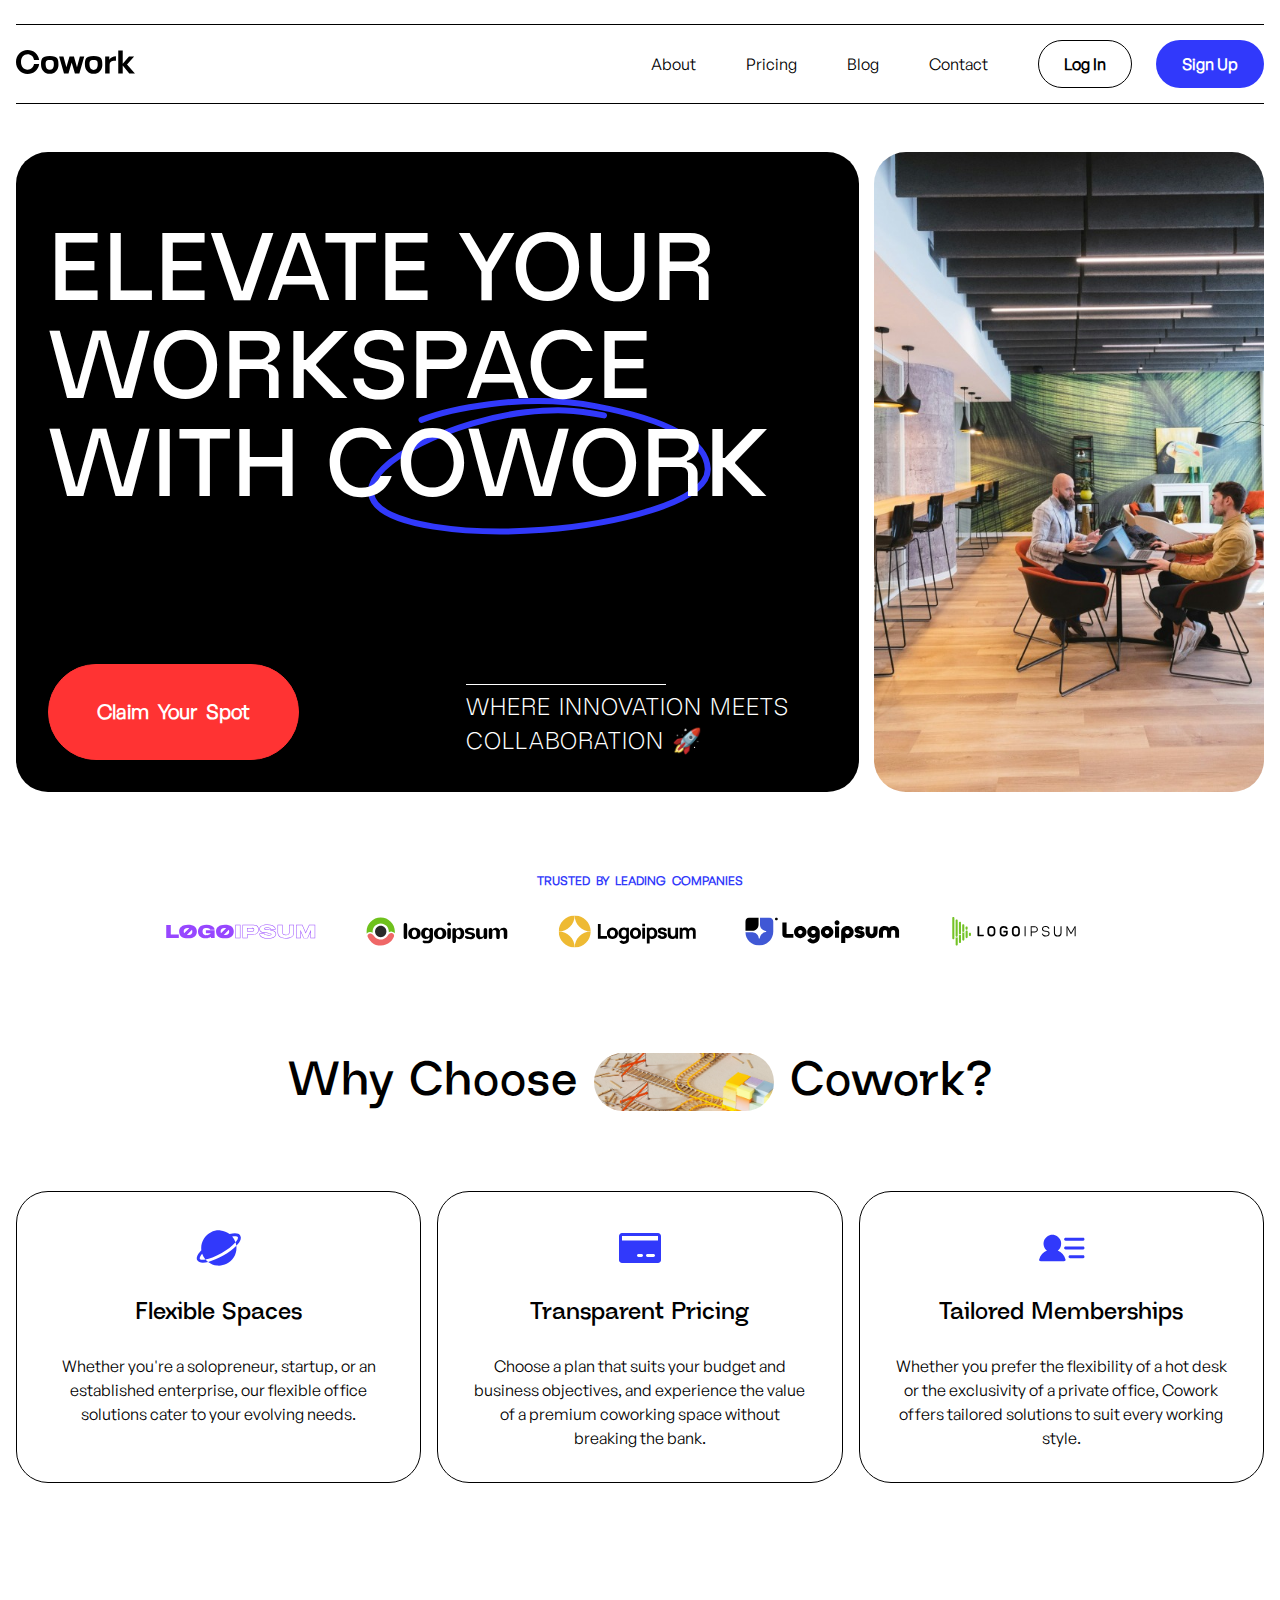
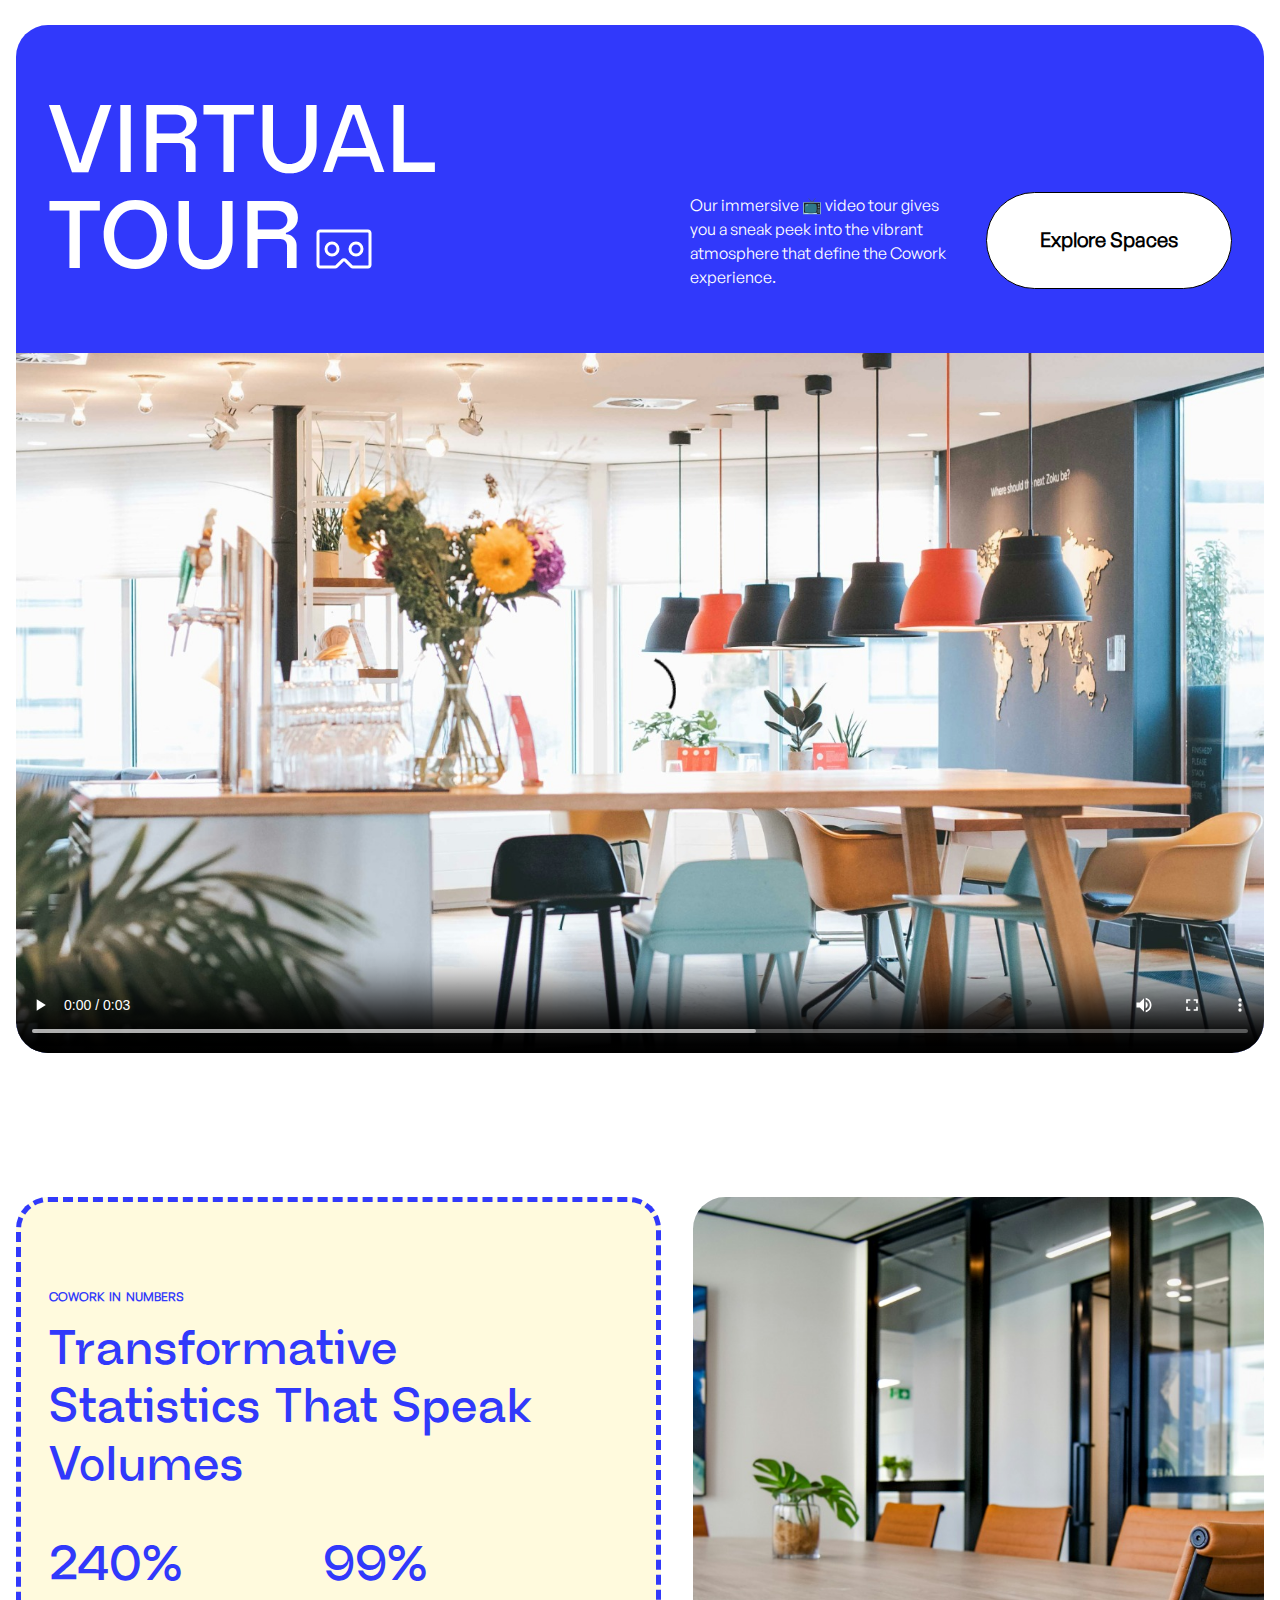
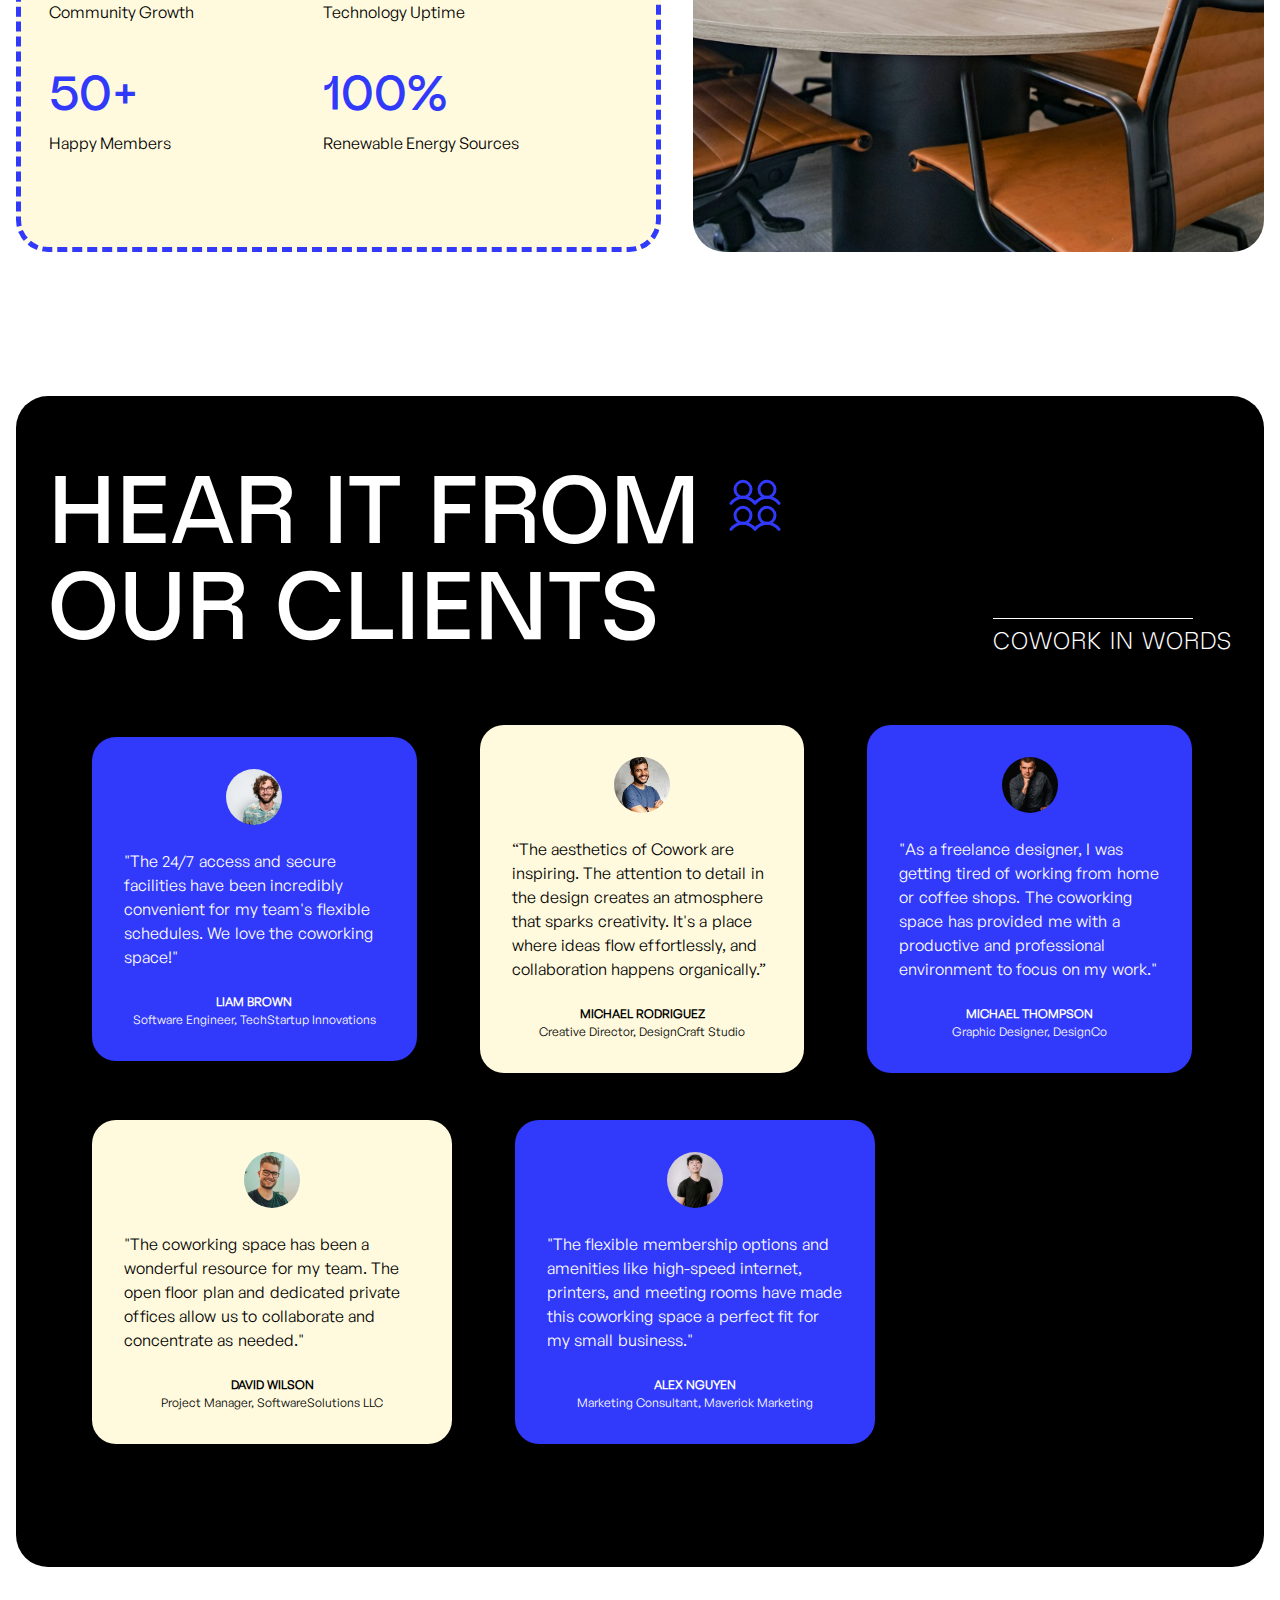
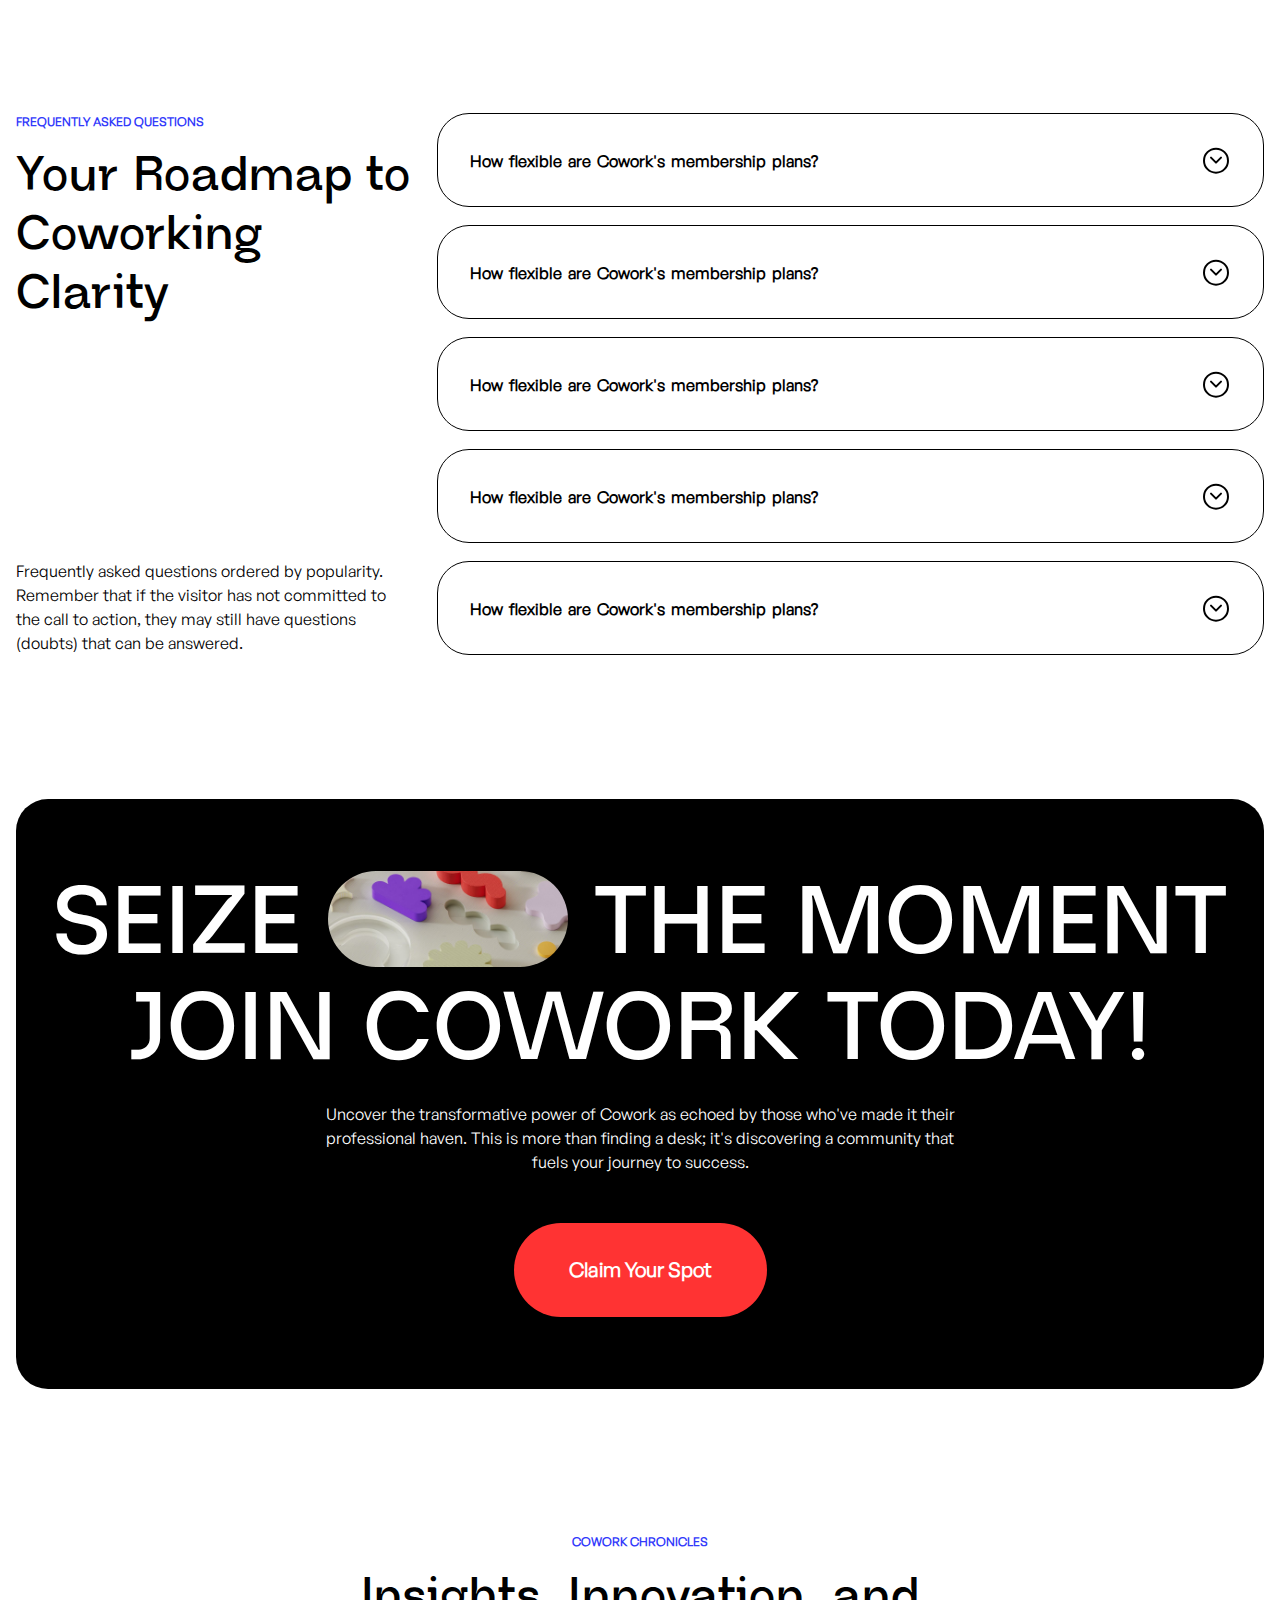
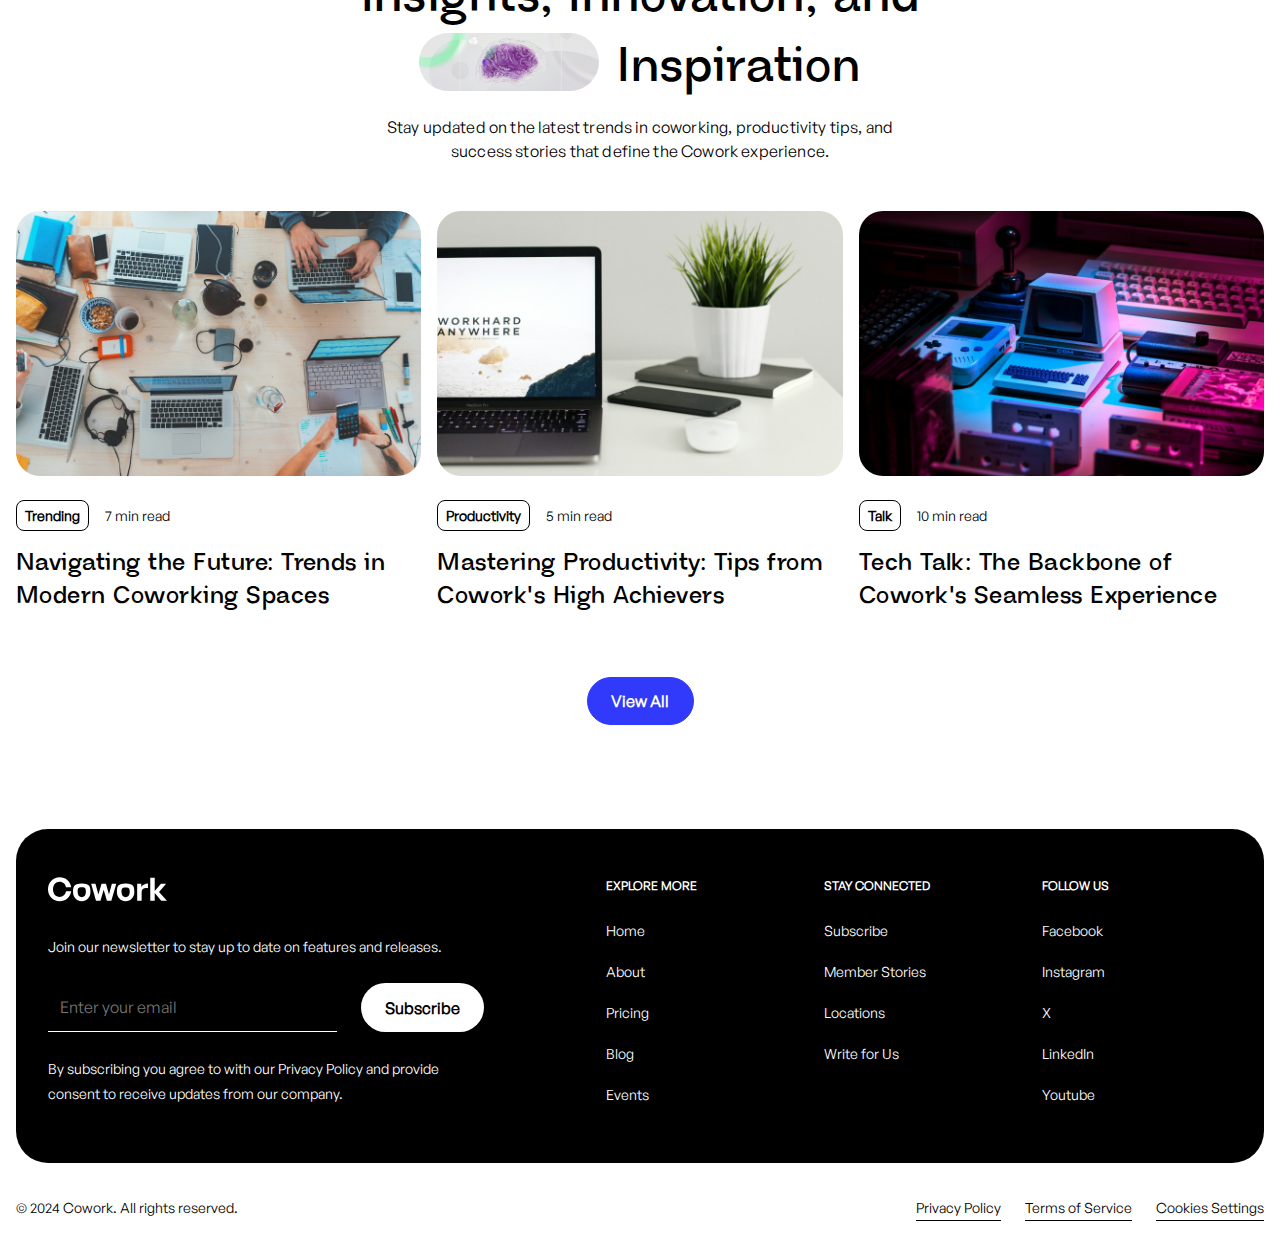
==== commit 9d9a24da: "fix path" ====
--- a/index.html
+++ b/index.html
@@ -40,7 +40,7 @@
             />
             <a href="#" class="close-btn"
               ><img
-                src="/assets/close.svg"
+                src="./assets/close.svg"
                 alt="close menu button"
                 class="burger-menu-close"
             /></a>
